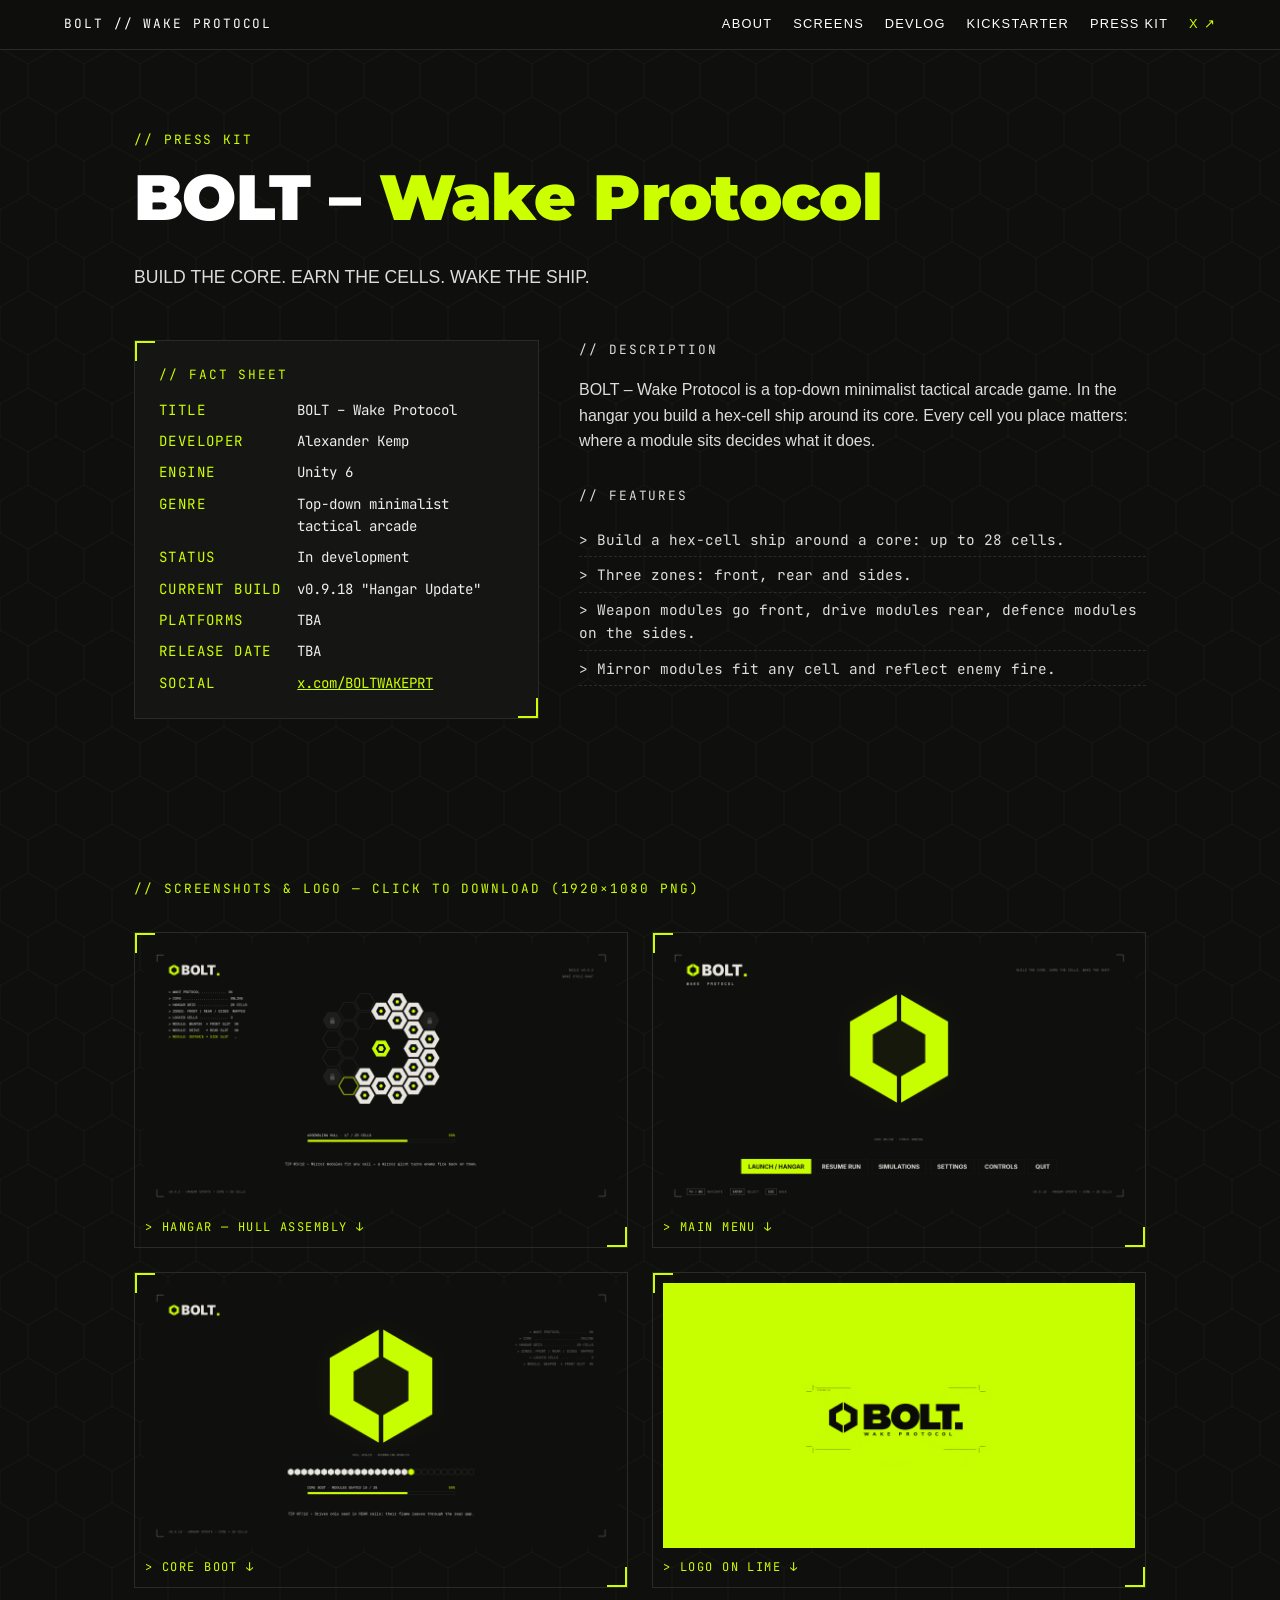
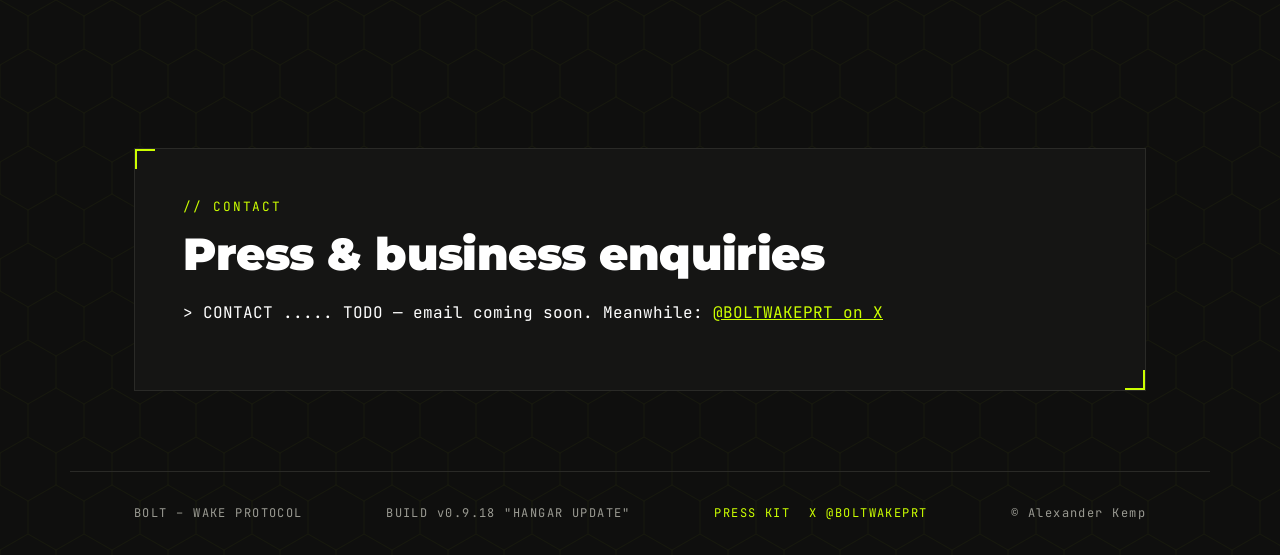
==== presskit.html @ 03ded874 "Add trailer slot, devlog, press kit, social, sign-up" ====
<!DOCTYPE html><html lang="en"><head>
<title>Press kit – BOLT – Wake Protocol</title>
<meta name="description" content="Press kit for BOLT – Wake Protocol, a top-down minimalist tactical arcade game by Alexander Kemp.">
<meta property="og:title" content="Press kit – BOLT – Wake Protocol"><meta property="og:description" content="Fact sheet, description, features, screenshots and logo for BOLT – Wake Protocol.">
<meta property="og:url" content="https://alexkemp8825-create.github.io/bolt-wake-protocol/presskit.html">
<meta name="twitter:title" content="Press kit – BOLT – Wake Protocol"><meta name="twitter:description" content="Fact sheet, description, features, screenshots and logo for BOLT – Wake Protocol.">
<meta charset="utf-8"><meta name="viewport" content="width=device-width,initial-scale=1">
<link rel="icon" href="favicon.ico" sizes="any"><link rel="icon" type="image/png" sizes="32x32" href="favicon-32.png"><link rel="apple-touch-icon" href="apple-touch-icon.png">
<meta name="theme-color" content="#0f0f0e">
<meta property="og:type" content="website"><meta property="og:site_name" content="BOLT – Wake Protocol">
<meta property="og:image" content="https://alexkemp8825-create.github.io/bolt-wake-protocol/img/og-image.png"><meta property="og:image:width" content="1200"><meta property="og:image:height" content="630"><meta property="og:image:alt" content="BOLT – Wake Protocol main menu">
<meta name="twitter:card" content="summary_large_image"><meta name="twitter:site" content="@BOLTWAKEPRT">
<meta name="twitter:image" content="https://alexkemp8825-create.github.io/bolt-wake-protocol/img/og-image.png">
<link rel="preload" href="fonts/montserrat-latin-900-normal.woff2" as="font" type="font/woff2" crossorigin>
<link rel="preload" href="fonts/jetbrains-mono-latin-400-normal.woff2" as="font" type="font/woff2" crossorigin>
<link rel="stylesheet" href="style.css">
</head><body>
<header class="nav"><a class="mono brand" href="index.html">BOLT // WAKE PROTOCOL</a><nav><a href="index.html#about">About</a><a href="index.html#gallery">Screens</a><a href="index.html#devlog">Devlog</a><a href="index.html#kickstarter">Kickstarter</a><a href="presskit.html">Press kit</a><a class="social" href="https://x.com/BOLTWAKEPRT" target="_blank" rel="noopener" aria-label="BOLT on X">X ↗</a><a class="social yt-link" href="#" target="_blank" rel="noopener" hidden>YouTube ↗</a></nav></header>
<section class="wrap pk-top">
 <p class="mono label">// PRESS KIT</p>
 <h1 class="pk-title">BOLT – <span class="lime">Wake Protocol</span></h1>
 <p class="lead">BUILD THE CORE. EARN THE CELLS. WAKE THE SHIP.</p>
</section>
<section class="wrap pk-grid">
 <div class="frame facts">
  <p class="mono label">// FACT SHEET</p>
  <dl class="mono">
   <dt>TITLE</dt><dd>BOLT – Wake Protocol</dd>
   <dt>DEVELOPER</dt><dd>Alexander Kemp</dd>
   <dt>ENGINE</dt><dd>Unity 6</dd>
   <dt>GENRE</dt><dd>Top-down minimalist tactical arcade</dd>
   <dt>STATUS</dt><dd>In development</dd>
   <dt>CURRENT BUILD</dt><dd>v0.9.18 "Hangar Update"</dd>
   <dt>PLATFORMS</dt><dd>TBA</dd>
   <dt>RELEASE DATE</dt><dd>TBA</dd>
   <dt>SOCIAL</dt><dd><a href="https://x.com/BOLTWAKEPRT" target="_blank" rel="noopener">x.com/BOLTWAKEPRT</a></dd>
  </dl>
 </div>
 <div class="pk-text">
  <p class="mono label">// DESCRIPTION</p>
  <p>BOLT – Wake Protocol is a top-down minimalist tactical arcade game. In the hangar you build a hex-cell ship around its core. Every cell you place matters: where a module sits decides what it does.</p>
  <p class="mono label" style="margin-top:2rem">// FEATURES</p>
  <ul class="mono log-list">
   <li>&gt; Build a hex-cell ship around a core: up to 28 cells.</li>
   <li>&gt; Three zones: front, rear and sides.</li>
   <li>&gt; Weapon modules go front, drive modules rear, defence modules on the sides.</li>
   <li>&gt; Mirror modules fit any cell and reflect enemy fire.</li>
  </ul>
 </div>
</section>
<section class="wrap">
 <p class="mono label">// SCREENSHOTS &amp; LOGO — CLICK TO DOWNLOAD (1920×1080 PNG)</p>
 <div class="gallery pk-dl">
  <figure class="frame"><a href="img/hangar.png" download="bolt-hangar.png"><img src="img/hangar.png" alt="Hangar hull assembly" loading="lazy"></a><figcaption class="mono">&gt; HANGAR — HULL ASSEMBLY ↓</figcaption></figure>
  <figure class="frame"><a href="img/menu.png" download="bolt-main-menu.png"><img src="img/menu.png" alt="Main menu" loading="lazy"></a><figcaption class="mono">&gt; MAIN MENU ↓</figcaption></figure>
  <figure class="frame"><a href="img/boot.png" download="bolt-core-boot.png"><img src="img/boot.png" alt="Core boot loading screen" loading="lazy"></a><figcaption class="mono">&gt; CORE BOOT ↓</figcaption></figure>
  <figure class="frame"><a href="img/logo.png" download="bolt-logo-lime.png"><img src="img/logo.png" alt="BOLT – Wake Protocol logo on lime" loading="lazy"></a><figcaption class="mono">&gt; LOGO ON LIME ↓</figcaption></figure>
 </div>
</section>
<section class="wrap">
 <div class="frame ks-box">
  <p class="mono label">// CONTACT</p>
  <h2>Press &amp; business enquiries</h2>
  <!-- TODO: add a press contact email (and optionally a press-key request note) once available. -->
  <p class="mono">&gt; CONTACT ..... TODO — email coming soon. Meanwhile: <a href="https://x.com/BOLTWAKEPRT" target="_blank" rel="noopener">@BOLTWAKEPRT on X</a></p>
 </div>
</section>
<footer class="wrap foot mono"><span>BOLT – WAKE PROTOCOL</span><span>BUILD v0.9.18 "HANGAR UPDATE"</span><span class="foot-links"><a href="presskit.html">PRESS KIT</a><a href="https://x.com/BOLTWAKEPRT" target="_blank" rel="noopener">X @BOLTWAKEPRT</a><a class="yt-link" href="#" target="_blank" rel="noopener" hidden>YOUTUBE</a></span><span>© Alexander Kemp</span></footer>
<script src="site.js"></script>
</body></html>
---- style.css ----
@font-face{font-family:"Montserrat";font-style:normal;font-weight:600;font-display:swap;src:url("fonts/montserrat-latin-600-normal.woff2") format("woff2")}
@font-face{font-family:"Montserrat";font-style:normal;font-weight:800;font-display:swap;src:url("fonts/montserrat-latin-800-normal.woff2") format("woff2")}
@font-face{font-family:"Montserrat";font-style:normal;font-weight:900;font-display:swap;src:url("fonts/montserrat-latin-900-normal.woff2") format("woff2")}
@font-face{font-family:"JetBrains Mono";font-style:normal;font-weight:400;font-display:swap;src:url("fonts/jetbrains-mono-latin-400-normal.woff2") format("woff2")}
@font-face{font-family:"JetBrains Mono";font-style:normal;font-weight:700;font-display:swap;src:url("fonts/jetbrains-mono-latin-700-normal.woff2") format("woff2")}
:root{--bg:#0f0f0e;--lime:#CCFF00;--fg:#fff;--dim:#9a9a92;--line:#2a2a27}
*{box-sizing:border-box}html{scroll-behavior:smooth}
body{margin:0;background:var(--bg);color:var(--fg);font:16px/1.6 "Inter","Helvetica Neue",Arial,sans-serif;
 background-image:url("data:image/svg+xml,%3Csvg xmlns='http://www.w3.org/2000/svg' width='56' height='97' viewBox='0 0 56 97'%3E%3Cpath d='M28 0L56 16v32L28 64 0 48V16zM28 64v33' fill='none' stroke='%23CCFF00' stroke-opacity='.04'/%3E%3C/svg%3E")}
h1,h2,h3{font-family:"Montserrat","Arial Black","Helvetica Neue",Arial,sans-serif;font-weight:900;letter-spacing:-.01em;line-height:1.05;margin:0 0 .5em}
.mono{font-family:"JetBrains Mono","SFMono-Regular",Consolas,"Courier New",monospace}
.lime{color:var(--lime)}.small{font-size:.85rem}
a{color:var(--lime)}
.nav{position:sticky;top:0;z-index:5;display:flex;justify-content:space-between;align-items:center;gap:1rem;padding:.9rem 5vw;background:rgba(15,15,14,.92);border-bottom:1px solid var(--line);font-size:.8rem;letter-spacing:.15em}
.nav nav a{color:var(--fg);text-decoration:none;margin-left:1.5rem;font-size:.8rem;text-transform:uppercase;letter-spacing:.1em}.nav nav a:hover{color:var(--lime)}
.frame{position:relative;padding:1.5rem}
.frame:before,.frame:after{content:"";position:absolute;width:18px;height:18px;border:2px solid var(--lime);pointer-events:none}
.frame:before{top:0;left:0;border-right:0;border-bottom:0}.frame:after{bottom:0;right:0;border-left:0;border-top:0}
.hero{min-height:92vh;display:flex;flex-direction:column;align-items:center;justify-content:center;text-align:center;padding:4rem 5vw}
.logo-frame{background:var(--lime);padding:0;max-width:560px;width:100%}
.logo-frame:before,.logo-frame:after{border-color:var(--fg);margin:-10px}
.logo-frame img{display:block;width:100%}
.hero h1{font-size:clamp(2rem,6vw,4.2rem);margin:2.5rem 0 1.5rem}
.term{color:var(--lime);text-align:left;font-size:clamp(.75rem,2.6vw,.95rem);margin:0 0 2rem;white-space:pre;overflow-x:auto;max-width:100%}
.btn{display:inline-block;background:var(--lime);color:#0f0f0e;border:0;padding:.85rem 1.4rem;font:800 .85rem/1 "Montserrat",Arial,sans-serif;text-transform:uppercase;letter-spacing:.1em;text-decoration:none;cursor:pointer;clip-path:polygon(10px 0,100% 0,calc(100% - 10px) 100%,0 100%)}
.btn:hover{background:#fff}
.wrap{max-width:1140px;margin:0 auto;padding:5rem 5vw}
.label{color:var(--lime);font-size:.8rem;letter-spacing:.15em;margin:0 0 .8rem}
h2{font-size:clamp(1.7rem,4vw,2.8rem)}
.lead{color:#ddd;max-width:640px;font-size:1.1rem}
.cards{display:grid;grid-template-columns:repeat(4,1fr);gap:1.2rem;margin-top:2.5rem}
.card{background:#151514;border:1px solid var(--line)}.card p{color:#ccc;margin:0}.card h3{font-size:1.15rem}
.hex{display:block;width:28px;height:32px;background:var(--lime);clip-path:polygon(50% 0,100% 25%,100% 75%,50% 100%,0 75%,0 25%);margin-bottom:1rem}
.gallery{display:grid;grid-template-columns:1fr 1fr;gap:1.5rem;margin-top:2rem}
.gallery figure{margin:0;padding:10px;border:1px solid var(--line)}.gallery .wide{grid-column:1/-1}
.gallery img{display:block;width:100%;height:auto}
figcaption{color:var(--lime);font-size:.75rem;letter-spacing:.12em;padding-top:.6rem}
.ks-box{border:1px solid var(--line);background:#151514;padding:3rem}
.signup{margin-top:1.5rem;max-width:560px}.signup label{color:var(--lime);display:block;margin-bottom:.5rem}
.row{display:flex;gap:.6rem}
input{flex:1;min-width:0;background:var(--bg);border:1px solid #444;color:#fff;padding:.8rem;font:1rem "JetBrains Mono",Consolas,monospace}
input:focus{outline:none;border-color:var(--lime)}
.note{color:var(--lime);min-height:1.2em}
.foot{display:flex;justify-content:space-between;flex-wrap:wrap;gap:1rem;font-size:.75rem;letter-spacing:.12em;color:var(--dim);border-top:1px solid var(--line);padding-top:2rem;padding-bottom:2rem}
@media(max-width:900px){.cards{grid-template-columns:1fr 1fr}}
@media(max-width:600px){.nav nav{display:none}.cards,.gallery{grid-template-columns:1fr}.row{flex-direction:column}.ks-box{padding:1.8rem 1.3rem}.wrap{padding:3.5rem 6vw}}
/* v2 additions */
.nav .brand{color:var(--fg);text-decoration:none}
.nav nav{display:flex;flex-wrap:wrap;gap:.2rem 1.3rem}.nav nav a{margin-left:0}
.nav nav a.social{color:var(--lime)}
[hidden]{display:none!important}
.trailer-wrap{padding-top:0}
.trailer{padding:0;aspect-ratio:16/9;background:#000;border:1px solid var(--line);overflow:hidden}
.trailer:before,.trailer:after{z-index:2;margin:-1px}
.trailer iframe{width:100%;height:100%;border:0;display:block}
.trailer-ph{position:relative;width:100%;height:100%}
.trailer-ph img{width:100%;height:100%;object-fit:cover;opacity:.3;filter:grayscale(.4);display:block}
.trailer-msg{position:absolute;inset:0;display:flex;flex-direction:column;align-items:center;justify-content:center;text-align:center;padding:1rem}
.trailer-msg p{color:var(--lime);font-size:.8rem;letter-spacing:.15em;margin:.8rem 0 .3rem}
.trailer-msg h3{font-size:clamp(1.3rem,4vw,2.4rem);margin:0}
.play{width:clamp(48px,9vw,84px);aspect-ratio:1/1.15;background:var(--lime);clip-path:polygon(50% 0,100% 25%,100% 75%,50% 100%,0 75%,0 25%);display:flex;position:relative}
.play:after{content:"";position:absolute;left:38%;top:30%;border-left:18px solid #0f0f0e;border-top:11px solid transparent;border-bottom:11px solid transparent}
.log{background:#151514;border:1px solid var(--line);padding:2rem}
.log-head{color:var(--dim);font-size:.8rem;letter-spacing:.12em;margin:0 0 .4rem}
.log-list{list-style:none;padding:0;margin:1rem 0 0;font-size:.9rem;color:#ddd}.log-list li{padding:.35rem 0;border-bottom:1px dashed var(--line)}
.foot-links{display:flex;gap:1.2rem;flex-wrap:wrap}.foot a{color:var(--lime);text-decoration:none}
.pk-top{padding-bottom:1rem}.pk-title{font-size:clamp(2.2rem,6vw,4rem)}
.pk-grid{display:grid;grid-template-columns:minmax(0,5fr) minmax(0,7fr);gap:2.5rem;padding-top:1rem}
.facts{background:#151514;border:1px solid var(--line)}
.facts dl{display:grid;grid-template-columns:auto 1fr;gap:.55rem 1rem;margin:0;font-size:.88rem}
.facts dt{color:var(--lime);letter-spacing:.1em}.facts dd{margin:0;color:#eee}
.pk-text p{color:#ddd}
.pk-dl a{display:block}
@media(max-width:900px){.pk-grid{grid-template-columns:1fr}}
@media(max-width:600px){.nav nav{display:flex;gap:.2rem .9rem}.nav{flex-direction:column;align-items:flex-start;gap:.4rem;position:static}.facts dl{grid-template-columns:1fr;gap:.1rem}.facts dd{margin-bottom:.6rem}}
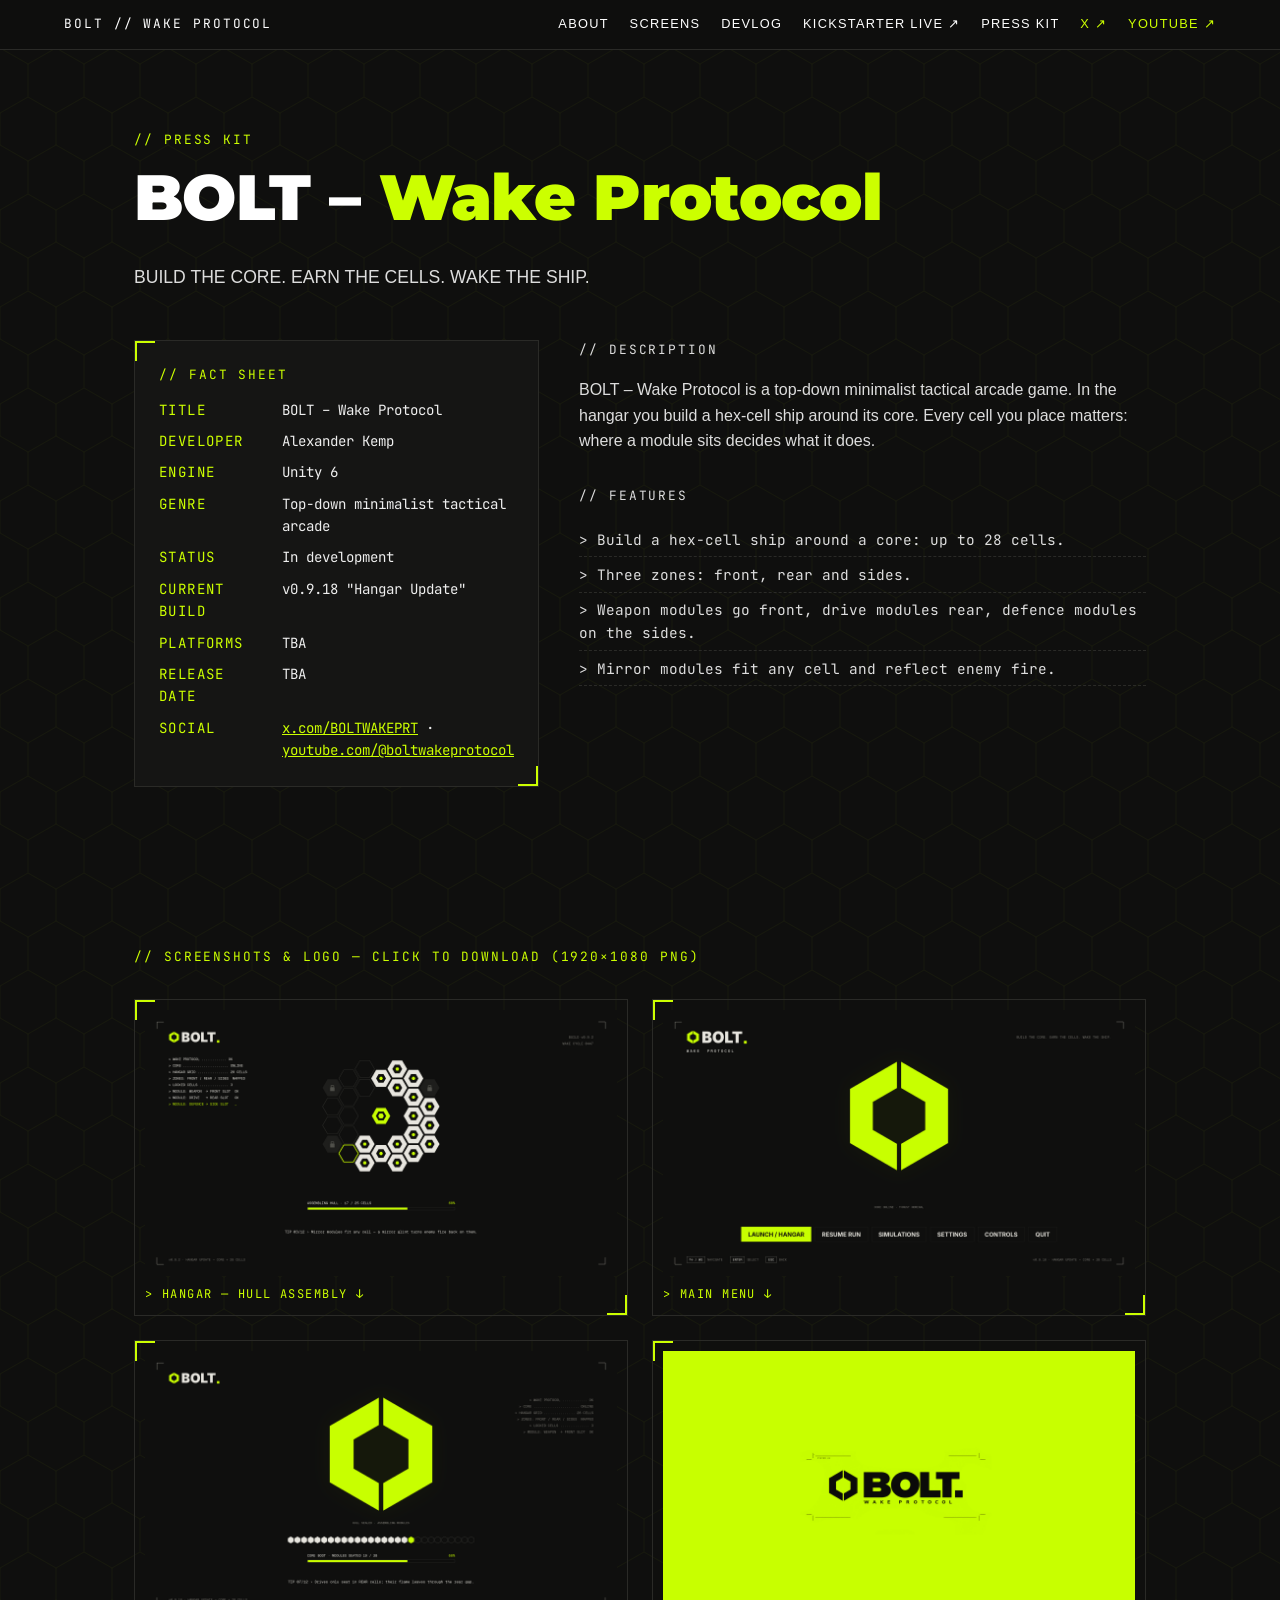
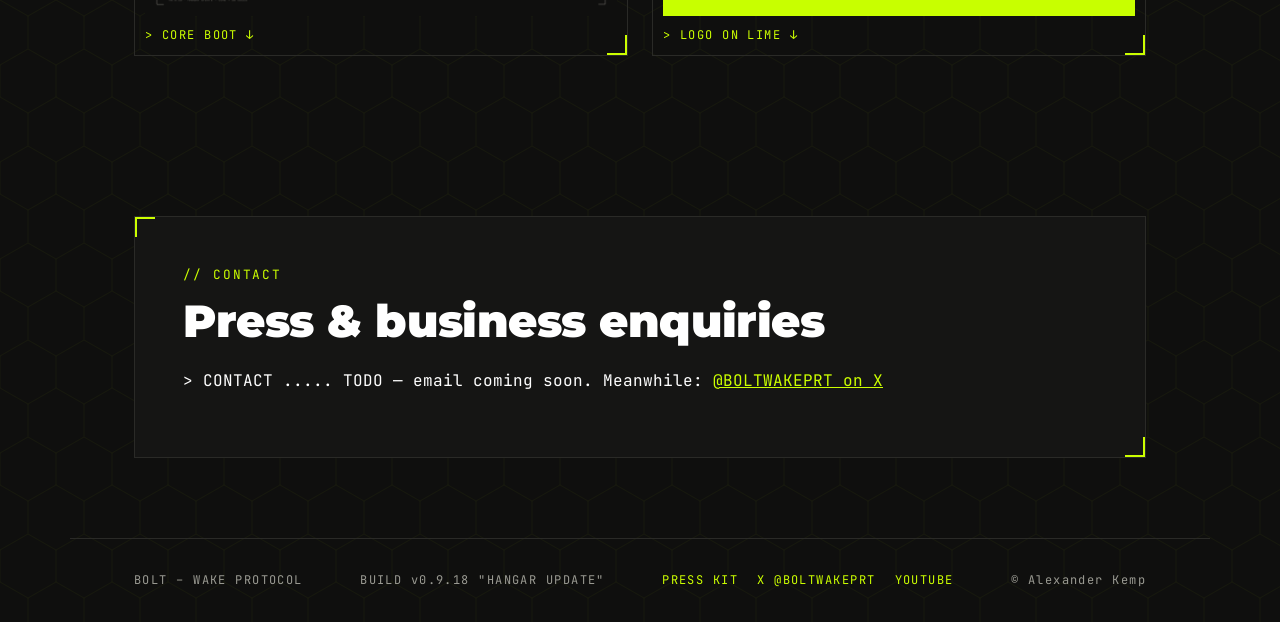
==== commit 7b051dbc: "Add files via upload" ====
--- a/presskit.html
+++ b/presskit.html
@@ -15,7 +15,7 @@
 <link rel="preload" href="fonts/jetbrains-mono-latin-400-normal.woff2" as="font" type="font/woff2" crossorigin>
 <link rel="stylesheet" href="style.css">
 </head><body>
-<header class="nav"><a class="mono brand" href="index.html">BOLT // WAKE PROTOCOL</a><nav><a href="index.html#about">About</a><a href="index.html#gallery">Screens</a><a href="index.html#devlog">Devlog</a><a href="index.html#kickstarter">Kickstarter</a><a href="presskit.html">Press kit</a><a class="social" href="https://x.com/BOLTWAKEPRT" target="_blank" rel="noopener" aria-label="BOLT on X">X ↗</a><a class="social yt-link" href="#" target="_blank" rel="noopener" hidden>YouTube ↗</a></nav></header>
+<header class="nav"><a class="mono brand" href="index.html">BOLT // WAKE PROTOCOL</a><nav><a href="index.html#about">About</a><a href="index.html#gallery">Screens</a><a href="index.html#devlog">Devlog</a><a href="https://www.kickstarter.com/projects/boltwakeprotocol/bolt-wake-protocol" target="_blank" rel="noopener" class="lime">Kickstarter LIVE ↗</a><a href="presskit.html">Press kit</a><a class="social" href="https://x.com/BOLTWAKEPRT" target="_blank" rel="noopener" aria-label="BOLT on X">X ↗</a><a class="social yt-link" href="#" target="_blank" rel="noopener" hidden>YouTube ↗</a></nav></header>
 <section class="wrap pk-top">
  <p class="mono label">// PRESS KIT</p>
  <h1 class="pk-title">BOLT – <span class="lime">Wake Protocol</span></h1>
@@ -33,7 +33,7 @@
    <dt>CURRENT BUILD</dt><dd>v0.9.18 "Hangar Update"</dd>
    <dt>PLATFORMS</dt><dd>TBA</dd>
    <dt>RELEASE DATE</dt><dd>TBA</dd>
-   <dt>SOCIAL</dt><dd><a href="https://x.com/BOLTWAKEPRT" target="_blank" rel="noopener">x.com/BOLTWAKEPRT</a></dd>
+   <dt>SOCIAL</dt><dd><a href="https://x.com/BOLTWAKEPRT" target="_blank" rel="noopener">x.com/BOLTWAKEPRT</a> · <a href="https://www.youtube.com/@boltwakeprotocol" target="_blank" rel="noopener">youtube.com/@boltwakeprotocol</a></dd>
   </dl>
  </div>
  <div class="pk-text">
--- a/style.css
+++ b/style.css
@@ -73,3 +73,53 @@
 .pk-dl a{display:block}
 @media(max-width:900px){.pk-grid{grid-template-columns:1fr}}
 @media(max-width:600px){.nav nav{display:flex;gap:.2rem .9rem}.nav{flex-direction:column;align-items:flex-start;gap:.4rem;position:static}.facts dl{grid-template-columns:1fr;gap:.1rem}.facts dd{margin-bottom:.6rem}}
+.trailer video{width:100%;height:100%;display:block;background:#000;object-fit:contain}
+/* v3 video hero */
+.vhero{position:relative;min-height:100vh;min-height:100svh;overflow:hidden;padding:5rem 5vw 6rem;isolation:isolate;cursor:crosshair}
+.vh-media,.vh-overlay,.vh-scan,.vh-fx{position:absolute;inset:0}
+.vh-media{z-index:-3;background:#000}
+.vh-video,.vh-poster{width:100%;height:100%;object-fit:cover;display:block}
+.vh-poster{position:absolute;inset:0;display:none}
+.vh-overlay{z-index:-2;inset:-20px;background:radial-gradient(ellipse at 50% 45%,rgba(15,15,14,.35) 0,rgba(15,15,14,.75) 60%,rgba(15,15,14,.95) 100%),linear-gradient(180deg,rgba(15,15,14,.6) 0,rgba(15,15,14,.15) 35%,rgba(15,15,14,.92) 92%,#0f0f0e 100%)}
+.vh-scan{z-index:-1;pointer-events:none;background:repeating-linear-gradient(0deg,rgba(0,0,0,.28) 0 1px,transparent 1px 3px);mix-blend-mode:multiply}
+.vh-fx{z-index:1;pointer-events:none;width:100%;height:100%}
+.vh-content{position:relative;z-index:2;display:flex;flex-direction:column;align-items:center;max-width:900px}
+.vh-logo{max-width:480px;transition:transform .25s ease-out;box-shadow:0 0 60px rgba(204,255,0,.18)}
+.vh-overlay{transition:transform .35s ease-out}
+.vh-term{margin:2rem 0 1.2rem;min-height:4.8em;text-shadow:0 0 8px rgba(204,255,0,.5)}
+.vh-term.typing:after{content:"\2588";animation:vhblink 1s steps(1) infinite}
+.vh-tag{font-size:clamp(1.6rem,4.6vw,3.4rem);margin:0 0 1.8rem;text-transform:uppercase;text-shadow:0 2px 20px #000}
+.vh-ctas{display:flex;gap:1rem;flex-wrap:wrap;justify-content:center;align-items:center}
+.vh-watch{font-size:.95rem;padding:1rem 1.6rem;box-shadow:0 0 0 rgba(204,255,0,0);animation:vhpulse 2.4s ease-in-out infinite}
+.btn-ghost{color:var(--fg);text-decoration:none;font-size:.8rem;letter-spacing:.12em;text-transform:uppercase;padding:.9rem 1.2rem;border:1px solid rgba(255,255,255,.35);background:rgba(15,15,14,.5)}
+.btn-ghost:hover{border-color:var(--lime);color:var(--lime)}
+.vh-corner{position:absolute;z-index:2;width:28px;height:28px;border:2px solid var(--lime);opacity:.8;pointer-events:none}
+.vh-corner.tl{top:18px;left:18px;border-right:0;border-bottom:0}.vh-corner.tr{top:18px;right:18px;border-left:0;border-bottom:0}
+.vh-corner.bl{bottom:18px;left:18px;border-right:0;border-top:0}.vh-corner.br{bottom:18px;right:18px;border-left:0;border-top:0}
+.vh-scroll{position:absolute;z-index:2;bottom:1.6rem;left:50%;transform:translateX(-50%);display:flex;flex-direction:column;align-items:center;gap:.5rem;color:var(--lime);font-size:.7rem;letter-spacing:.3em;text-decoration:none}
+.vh-scroll i{width:14px;height:16px;background:var(--lime);clip-path:polygon(50% 0,100% 25%,100% 75%,50% 100%,0 75%,0 25%);animation:vhbob 1.6s ease-in-out infinite}
+.vh-reticle{position:absolute;z-index:1;left:0;top:0;width:44px;height:50px;margin:-25px 0 0 -22px;pointer-events:none;opacity:0;transition:opacity .2s;
+ background:radial-gradient(circle,rgba(204,255,0,.35) 0 2px,transparent 3px),url("data:image/svg+xml,%3Csvg xmlns='http://www.w3.org/2000/svg' viewBox='0 0 44 50'%3E%3Cpath d='M22 1L43 13v24L22 49 1 37V13z' fill='none' stroke='%23CCFF00' stroke-width='1.5'/%3E%3C/svg%3E") center/contain no-repeat;filter:drop-shadow(0 0 10px rgba(204,255,0,.7))}
+.vhero.has-reticle .vh-reticle{opacity:1}
+.vhero:before{content:"";position:absolute;z-index:0;width:420px;height:420px;left:var(--mx,50%);top:var(--my,50%);transform:translate(-50%,-50%);background:radial-gradient(circle,rgba(204,255,0,.12),transparent 65%);pointer-events:none}
+.vh-modal{position:fixed;inset:0;z-index:50;background:rgba(5,5,5,.92);display:flex;align-items:center;justify-content:center;padding:4vw}
+.vh-modal-box{width:min(1280px,100%);aspect-ratio:16/9;padding:0;background:#000;border:1px solid var(--line)}
+.vh-modal-box:before,.vh-modal-box:after{margin:-8px;z-index:2}
+.vh-modal video{width:100%;height:100%;display:block;background:#000}
+.vh-close{position:absolute;top:-2.6rem;right:0;background:none;border:1px solid var(--lime);color:var(--lime);padding:.4rem .8rem;cursor:pointer;font-size:.75rem;letter-spacing:.12em}
+@keyframes vhblink{50%{opacity:0}}
+@keyframes vhbob{0%,100%{transform:translateY(0);opacity:.5}50%{transform:translateY(8px);opacity:1}}
+@keyframes vhpulse{50%{box-shadow:0 0 28px rgba(204,255,0,.45)}}
+@media(max-width:600px){.vhero{padding:3rem 6vw 5.5rem;cursor:auto}.vh-logo{max-width:82vw}.vh-ctas{flex-direction:column;width:100%}.vh-ctas>*{width:100%;text-align:center}.vh-corner{width:18px;height:18px}.vhero:before{display:none}}
+@media(prefers-reduced-motion:reduce){.vh-video{display:none}.vh-poster{display:block}.vh-watch,.vh-scroll i,.vh-term.typing:after{animation:none}.vh-logo,.vh-overlay{transition:none;transform:none!important}}
+/* Enemy crawlers */
+.crawler-label{margin-top:3rem}
+.crawlers{margin-top:1rem}
+.crawler video,.crawler video img{display:block;width:100%;height:auto;aspect-ratio:4/3;background:#000;object-fit:cover}
+.crawler.wide video{aspect-ratio:auto}
+.cdot{display:inline-block;width:.6rem;height:.6rem;border-radius:50%;background:var(--c,var(--lime));box-shadow:0 0 8px var(--c,var(--lime));margin-right:.55rem;vertical-align:.05em}
+.cdesc{display:block;color:var(--dim);letter-spacing:.04em;text-transform:none;margin-top:.25rem}
+.crawlers{grid-template-columns:repeat(6,1fr)}.crawlers .crawler{grid-column:span 2}.crawlers .crawler.wide{grid-column:1/-1}
+.crawlers .crawler:nth-child(5),.crawlers .crawler:nth-child(6){grid-column:span 3}
+@media(max-width:900px){.crawlers{grid-template-columns:1fr 1fr}.crawlers .crawler,.crawlers .crawler:nth-child(n){grid-column:auto}.crawlers .crawler.wide,.crawlers .crawler:nth-child(6){grid-column:1/-1}}
+@media(max-width:600px){.crawlers{grid-template-columns:1fr}.crawlers .crawler:nth-child(n){grid-column:auto}}
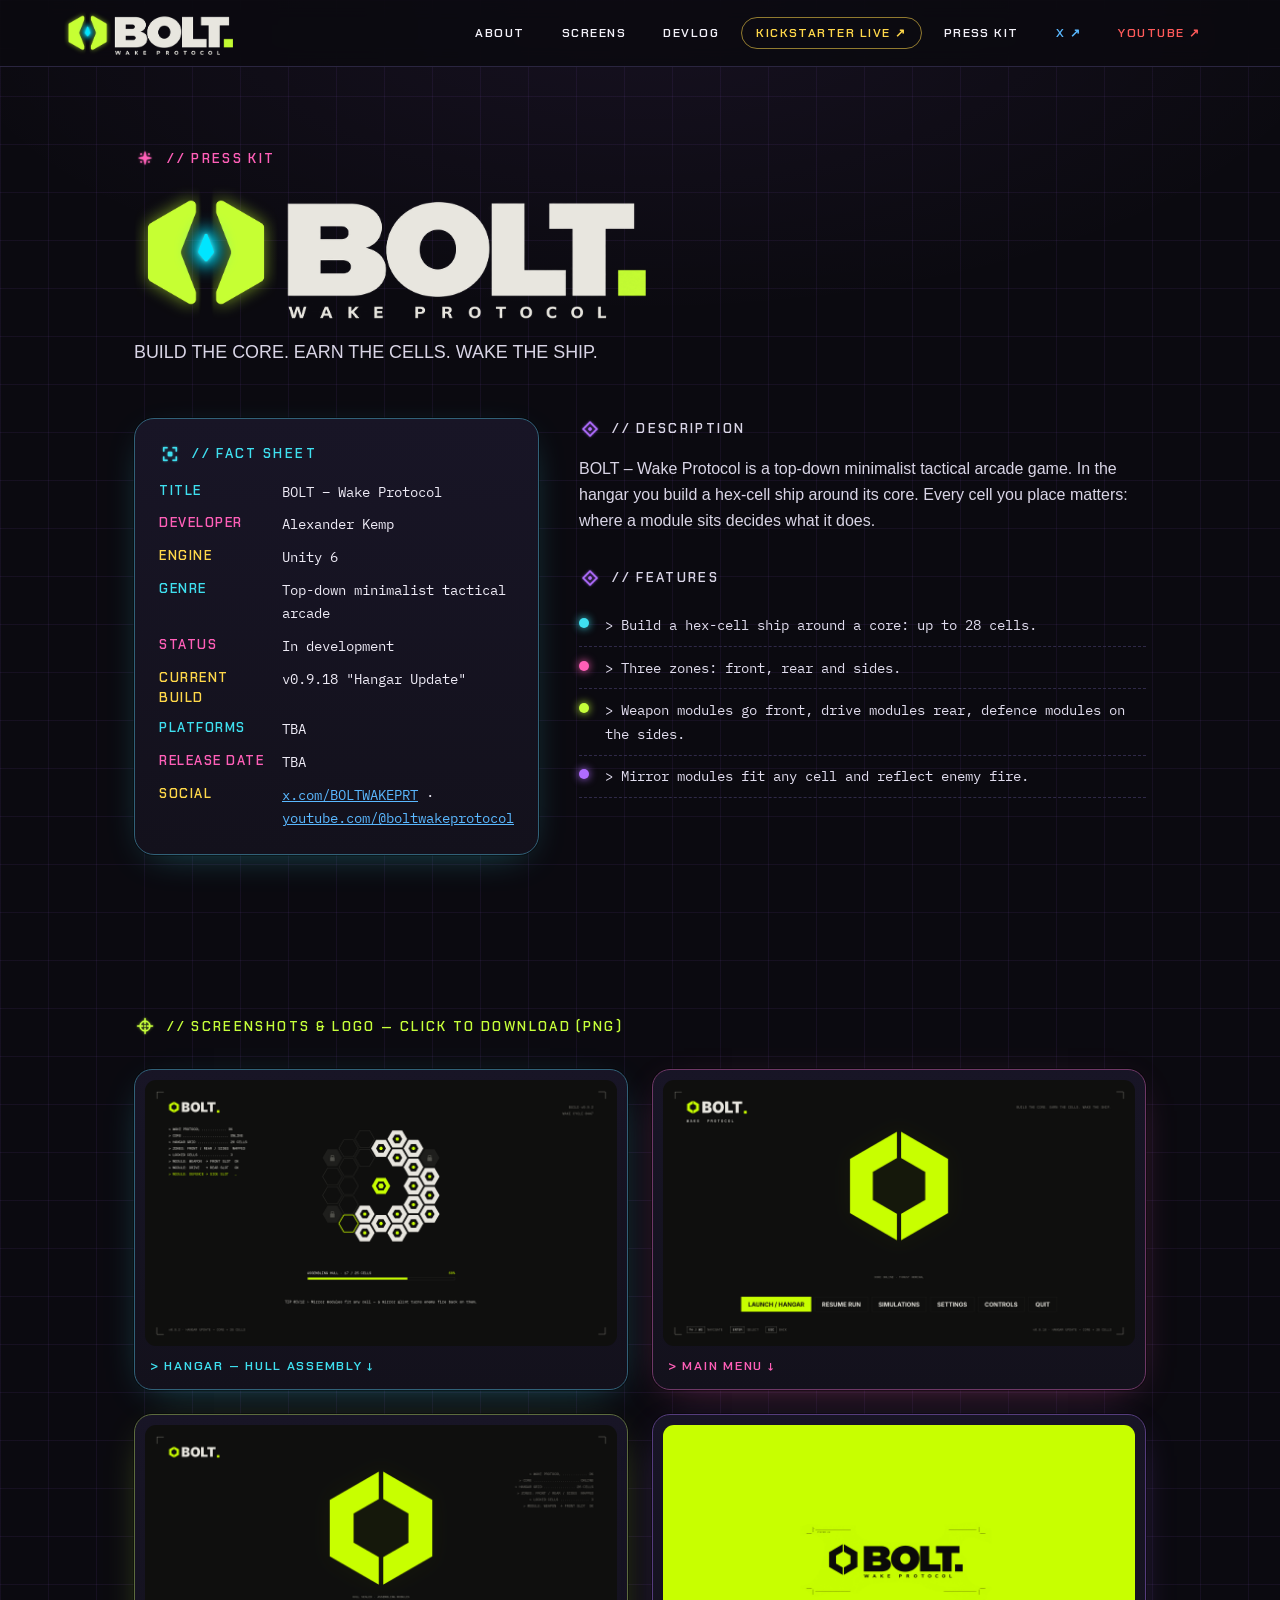
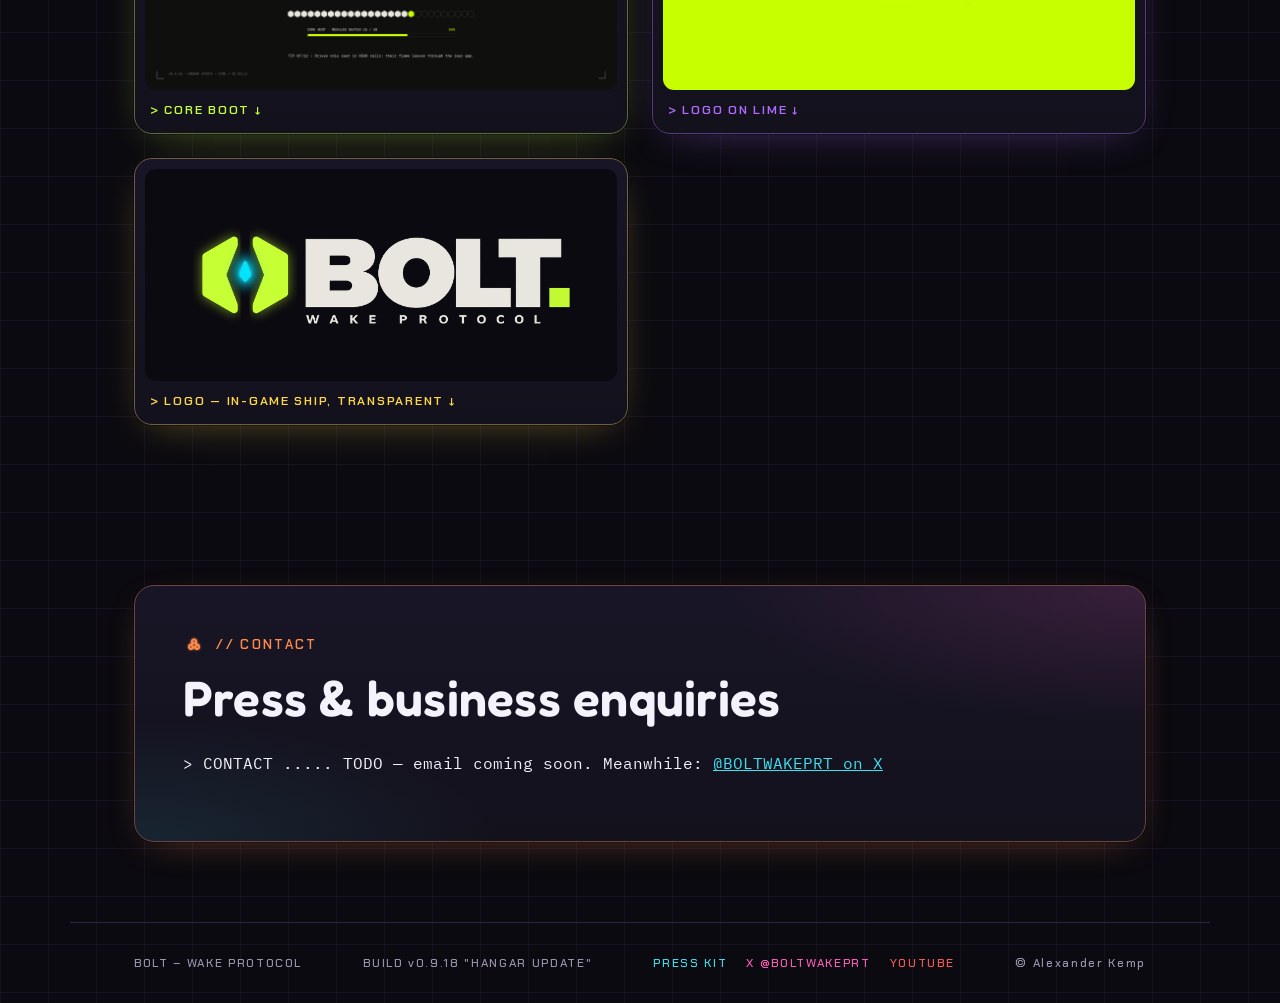
==== commit e7fc1d04: "Add files via upload" ====
--- a/presskit.html
+++ b/presskit.html
@@ -6,19 +6,19 @@
 <meta name="twitter:title" content="Press kit – BOLT – Wake Protocol"><meta name="twitter:description" content="Fact sheet, description, features, screenshots and logo for BOLT – Wake Protocol.">
 <meta charset="utf-8"><meta name="viewport" content="width=device-width,initial-scale=1">
 <link rel="icon" href="favicon.ico" sizes="any"><link rel="icon" type="image/png" sizes="32x32" href="favicon-32.png"><link rel="apple-touch-icon" href="apple-touch-icon.png">
-<meta name="theme-color" content="#0f0f0e">
+<meta name="theme-color" content="#0B0A10">
 <meta property="og:type" content="website"><meta property="og:site_name" content="BOLT – Wake Protocol">
 <meta property="og:image" content="https://alexkemp8825-create.github.io/bolt-wake-protocol/img/og-image.png"><meta property="og:image:width" content="1200"><meta property="og:image:height" content="630"><meta property="og:image:alt" content="BOLT – Wake Protocol main menu">
 <meta name="twitter:card" content="summary_large_image"><meta name="twitter:site" content="@BOLTWAKEPRT">
 <meta name="twitter:image" content="https://alexkemp8825-create.github.io/bolt-wake-protocol/img/og-image.png">
-<link rel="preload" href="fonts/montserrat-latin-900-normal.woff2" as="font" type="font/woff2" crossorigin>
-<link rel="preload" href="fonts/jetbrains-mono-latin-400-normal.woff2" as="font" type="font/woff2" crossorigin>
+<link rel="preload" href="assets/brand/fonts/BoltRound.ttf" as="font" type="font/ttf" crossorigin>
+<link rel="preload" href="fonts/chakra-petch-latin-600-normal.woff2" as="font" type="font/woff2" crossorigin><link rel="preload" href="fonts/ibm-plex-mono-latin-400-normal.woff2" as="font" type="font/woff2" crossorigin>
 <link rel="stylesheet" href="style.css">
 </head><body>
-<header class="nav"><a class="mono brand" href="index.html">BOLT // WAKE PROTOCOL</a><nav><a href="index.html#about">About</a><a href="index.html#gallery">Screens</a><a href="index.html#devlog">Devlog</a><a href="https://www.kickstarter.com/projects/boltwakeprotocol/bolt-wake-protocol" target="_blank" rel="noopener" class="lime">Kickstarter LIVE ↗</a><a href="presskit.html">Press kit</a><a class="social" href="https://x.com/BOLTWAKEPRT" target="_blank" rel="noopener" aria-label="BOLT on X">X ↗</a><a class="social yt-link" href="#" target="_blank" rel="noopener" hidden>YouTube ↗</a></nav></header>
+<header class="nav"><a class="brand" href="index.html" aria-label="BOLT – Wake Protocol home"><img class="brand-logo" src="assets/brand/logo/bolt-logo-nav.png" alt="" width="437" height="114"></a><nav><a href="index.html#about">About</a><a href="index.html#gallery">Screens</a><a href="index.html#devlog">Devlog</a><a href="https://www.kickstarter.com/projects/boltwakeprotocol/bolt-wake-protocol" target="_blank" rel="noopener" class="lime">Kickstarter LIVE ↗</a><a href="presskit.html">Press kit</a><a class="social" href="https://x.com/BOLTWAKEPRT" target="_blank" rel="noopener" aria-label="BOLT on X">X ↗</a><a class="social yt-link" href="#" target="_blank" rel="noopener" hidden>YouTube ↗</a></nav></header>
 <section class="wrap pk-top">
  <p class="mono label">// PRESS KIT</p>
- <h1 class="pk-title">BOLT – <span class="lime">Wake Protocol</span></h1>
+ <div class="pk-lockup"><h1 class="pk-title"><img class="pk-logo" src="assets/brand/logo/bolt-logo.png" alt="BOLT – Wake Protocol" width="1379" height="363"></h1></div>
  <p class="lead">BUILD THE CORE. EARN THE CELLS. WAKE THE SHIP.</p>
 </section>
 <section class="wrap pk-grid">
@@ -48,16 +48,17 @@
   </ul>
  </div>
 </section>
-<section class="wrap">
- <p class="mono label">// SCREENSHOTS &amp; LOGO — CLICK TO DOWNLOAD (1920×1080 PNG)</p>
+<section class="wrap pk-section">
+ <p class="mono label">// SCREENSHOTS &amp; LOGO — CLICK TO DOWNLOAD (PNG)</p>
  <div class="gallery pk-dl">
   <figure class="frame"><a href="img/hangar.png" download="bolt-hangar.png"><img src="img/hangar.png" alt="Hangar hull assembly" loading="lazy"></a><figcaption class="mono">&gt; HANGAR — HULL ASSEMBLY ↓</figcaption></figure>
   <figure class="frame"><a href="img/menu.png" download="bolt-main-menu.png"><img src="img/menu.png" alt="Main menu" loading="lazy"></a><figcaption class="mono">&gt; MAIN MENU ↓</figcaption></figure>
   <figure class="frame"><a href="img/boot.png" download="bolt-core-boot.png"><img src="img/boot.png" alt="Core boot loading screen" loading="lazy"></a><figcaption class="mono">&gt; CORE BOOT ↓</figcaption></figure>
   <figure class="frame"><a href="img/logo.png" download="bolt-logo-lime.png"><img src="img/logo.png" alt="BOLT – Wake Protocol logo on lime" loading="lazy"></a><figcaption class="mono">&gt; LOGO ON LIME ↓</figcaption></figure>
+  <figure class="frame pk-logo-dl"><a href="assets/brand/logo/bolt-logo.png" download="bolt-wake-protocol-logo.png"><img src="assets/brand/logo/bolt-logo.png" alt="BOLT – Wake Protocol logo with the in-game ship, transparent" loading="lazy"></a><figcaption class="mono">&gt; LOGO — IN-GAME SHIP, TRANSPARENT ↓</figcaption></figure>
  </div>
 </section>
-<section class="wrap">
+<section class="wrap pk-contact">
  <div class="frame ks-box">
   <p class="mono label">// CONTACT</p>
   <h2>Press &amp; business enquiries</h2>
--- a/style.css
+++ b/style.css
@@ -1,125 +1,257 @@
-@font-face{font-family:"Montserrat";font-style:normal;font-weight:600;font-display:swap;src:url("fonts/montserrat-latin-600-normal.woff2") format("woff2")}
-@font-face{font-family:"Montserrat";font-style:normal;font-weight:800;font-display:swap;src:url("fonts/montserrat-latin-800-normal.woff2") format("woff2")}
-@font-face{font-family:"Montserrat";font-style:normal;font-weight:900;font-display:swap;src:url("fonts/montserrat-latin-900-normal.woff2") format("woff2")}
+/* ============================================================
+   BOLT – Wake Protocol · site style v4 "neon glyph" restyle
+   Matches the approved in-game look (15 Nov 2026):
+   near-black + violet grid, rounded neon glyphs, multi-accent palette,
+   BoltRound (Fredoka SemiBold) headings, Chakra Petch / IBM Plex Mono labels.
+   ============================================================ */
+@font-face{font-family:"BoltRound";font-style:normal;font-weight:600;font-display:swap;src:url("assets/brand/fonts/BoltRound.ttf") format("truetype")}
+@font-face{font-family:"Chakra Petch";font-style:normal;font-weight:500;font-display:swap;src:url("fonts/chakra-petch-latin-500-normal.woff2") format("woff2")}
+@font-face{font-family:"Chakra Petch";font-style:normal;font-weight:600;font-display:swap;src:url("fonts/chakra-petch-latin-600-normal.woff2") format("woff2")}
+@font-face{font-family:"Chakra Petch";font-style:normal;font-weight:700;font-display:swap;src:url("fonts/chakra-petch-latin-700-normal.woff2") format("woff2")}
+@font-face{font-family:"IBM Plex Mono";font-style:normal;font-weight:400;font-display:swap;src:url("fonts/ibm-plex-mono-latin-400-normal.woff2") format("woff2")}
+@font-face{font-family:"IBM Plex Mono";font-style:normal;font-weight:500;font-display:swap;src:url("fonts/ibm-plex-mono-latin-500-normal.woff2") format("woff2")}
 @font-face{font-family:"JetBrains Mono";font-style:normal;font-weight:400;font-display:swap;src:url("fonts/jetbrains-mono-latin-400-normal.woff2") format("woff2")}
-@font-face{font-family:"JetBrains Mono";font-style:normal;font-weight:700;font-display:swap;src:url("fonts/jetbrains-mono-latin-700-normal.woff2") format("woff2")}
-:root{--bg:#0f0f0e;--lime:#CCFF00;--fg:#fff;--dim:#9a9a92;--line:#2a2a27}
+
+:root{
+ --bg:#0B0A10;--panel:#13111c;--panel2:#181526;--fg:#F4F2FA;--dim:#9C97B0;--line:#2a2540;
+ --cyan:#3FE0F0;--pink:#FF5FB8;--lime:#C6FF3A;--purple:#B06CFF;--yellow:#FFD84A;--coral:#FF5A5A;--sky:#5AB8FF;--orange:#FF8A4A;
+ --acc:var(--cyan);
+ --f-head:"BoltRound","Fredoka","Nunito","Arial Rounded MT Bold","Helvetica Neue",Arial,sans-serif;
+ --f-tech:"Chakra Petch","IBM Plex Mono","JetBrains Mono",Consolas,monospace;
+ --f-mono:"IBM Plex Mono","JetBrains Mono","SFMono-Regular",Consolas,monospace;
+ --g-hexnut:url("assets/brand/glyphs/glyph_hex_nut.png");--g-hexdia:url("assets/brand/glyphs/glyph_hex_diamond.png");
+ --g-hextre:url("assets/brand/glyphs/glyph_hex_trefoil.png");--g-diamond:url("assets/brand/glyphs/glyph_diamond.png");
+ --g-ring:url("assets/brand/glyphs/glyph_broken_ring.png");--g-orbit:url("assets/brand/glyphs/glyph_orbit_ring.png");
+ --g-cross:url("assets/brand/glyphs/glyph_crosshair.png");--g-tri:url("assets/brand/glyphs/glyph_triangle.png");
+ --g-tre:url("assets/brand/glyphs/glyph_trefoil.png");--g-star:url("assets/brand/glyphs/glyph_starburst.png");
+ --g-spark:url("assets/brand/glyphs/glyph_sparkle.png");--g-x:url("assets/brand/glyphs/glyph_x_cross.png");
+ --g-bracket:url("assets/brand/glyphs/glyph_bracket_square.png");
+ --glyph:var(--g-hexnut)
+}
+/* accent helpers */
+.a-cyan{--acc:var(--cyan)}.a-pink{--acc:var(--pink)}.a-lime{--acc:var(--lime)}.a-purple{--acc:var(--purple)}
+.a-yellow{--acc:var(--yellow)}.a-coral{--acc:var(--coral)}.a-sky{--acc:var(--sky)}.a-orange{--acc:var(--orange)}
+
 *{box-sizing:border-box}html{scroll-behavior:smooth}
-body{margin:0;background:var(--bg);color:var(--fg);font:16px/1.6 "Inter","Helvetica Neue",Arial,sans-serif;
- background-image:url("data:image/svg+xml,%3Csvg xmlns='http://www.w3.org/2000/svg' width='56' height='97' viewBox='0 0 56 97'%3E%3Cpath d='M28 0L56 16v32L28 64 0 48V16zM28 64v33' fill='none' stroke='%23CCFF00' stroke-opacity='.04'/%3E%3C/svg%3E")}
-h1,h2,h3{font-family:"Montserrat","Arial Black","Helvetica Neue",Arial,sans-serif;font-weight:900;letter-spacing:-.01em;line-height:1.05;margin:0 0 .5em}
-.mono{font-family:"JetBrains Mono","SFMono-Regular",Consolas,"Courier New",monospace}
-.lime{color:var(--lime)}.small{font-size:.85rem}
-a{color:var(--lime)}
-.nav{position:sticky;top:0;z-index:5;display:flex;justify-content:space-between;align-items:center;gap:1rem;padding:.9rem 5vw;background:rgba(15,15,14,.92);border-bottom:1px solid var(--line);font-size:.8rem;letter-spacing:.15em}
-.nav nav a{color:var(--fg);text-decoration:none;margin-left:1.5rem;font-size:.8rem;text-transform:uppercase;letter-spacing:.1em}.nav nav a:hover{color:var(--lime)}
-.frame{position:relative;padding:1.5rem}
-.frame:before,.frame:after{content:"";position:absolute;width:18px;height:18px;border:2px solid var(--lime);pointer-events:none}
-.frame:before{top:0;left:0;border-right:0;border-bottom:0}.frame:after{bottom:0;right:0;border-left:0;border-top:0}
+body{margin:0;background-color:var(--bg);color:var(--fg);font:16px/1.65 "Inter","Helvetica Neue",Arial,sans-serif;
+ background-image:
+  radial-gradient(ellipse 80% 50% at 50% 0,rgba(176,108,255,.07),transparent 70%),
+  linear-gradient(rgba(176,108,255,.07) 1px,transparent 1px),
+  linear-gradient(90deg,rgba(176,108,255,.07) 1px,transparent 1px);
+ background-size:auto,48px 48px,48px 48px;background-attachment:fixed,scroll,scroll}
+h1,h2,h3{font-family:var(--f-head);font-weight:600;letter-spacing:.005em;line-height:1.08;margin:0 0 .5em}
+.mono{font-family:var(--f-mono)}
+.lime{color:var(--acc);text-shadow:0 0 18px color-mix(in srgb,var(--acc) 55%,transparent)}
+.small{font-size:.85rem}
+a{color:var(--acc)}
+[hidden]{display:none!important}
+
+/* ---------- glyph icons (white PNG → tinted via mask, glow via parent filter) ---------- */
+.glyph,.hex{display:inline-block;width:40px;height:40px;flex:none;filter:drop-shadow(0 0 6px var(--acc)) drop-shadow(0 0 14px color-mix(in srgb,var(--acc) 55%,transparent))}
+.glyph:before,.hex:before{content:"";display:block;width:100%;height:100%;background:var(--acc);
+ -webkit-mask:var(--glyph) center/contain no-repeat;mask:var(--glyph) center/contain no-repeat}
+
+/* ---------- nav ---------- */
+.nav{position:sticky;top:0;z-index:5;display:flex;justify-content:space-between;align-items:center;gap:1rem;padding:.7rem 5vw;
+ background:rgba(11,10,16,.86);backdrop-filter:blur(10px);-webkit-backdrop-filter:blur(10px);border-bottom:1px solid var(--line)}
+.nav .brand{display:inline-flex;align-items:center;gap:.6rem;color:var(--fg);text-decoration:none}
+.brand-logo{display:block;height:44px;width:auto}
+.nav nav{display:flex;flex-wrap:wrap;gap:.35rem .4rem}
+.nav nav a{--acc:var(--cyan);color:var(--fg);text-decoration:none;font:600 .76rem/1 var(--f-tech);text-transform:uppercase;letter-spacing:.12em;
+ padding:.55rem .9rem;border-radius:999px;border:1px solid transparent;transition:color .2s,background .2s,border-color .2s,box-shadow .2s}
+.nav nav a:nth-child(8n+2){--acc:var(--pink)}.nav nav a:nth-child(8n+3){--acc:var(--lime)}.nav nav a:nth-child(8n+4){--acc:var(--yellow)}
+.nav nav a:nth-child(8n+5){--acc:var(--purple)}.nav nav a:nth-child(8n+6){--acc:var(--sky)}.nav nav a:nth-child(8n+7){--acc:var(--coral)}
+.nav nav a:hover,.nav nav a:focus-visible{color:var(--acc);border-color:color-mix(in srgb,var(--acc) 70%,transparent);
+ background:color-mix(in srgb,var(--acc) 12%,transparent);box-shadow:0 0 18px color-mix(in srgb,var(--acc) 40%,transparent),inset 0 0 10px color-mix(in srgb,var(--acc) 18%,transparent);outline:none}
+.nav nav a.lime,.nav nav a.social{color:var(--acc);text-shadow:none}
+.nav nav a.lime{border-color:color-mix(in srgb,var(--acc) 55%,transparent)}
+
+/* ---------- frames / panels (rounded, glowing edge) ---------- */
+.frame{position:relative;padding:1.5rem;border-radius:20px}
+.frame:before,.frame:after{content:none}
+.card,.log,.facts,.ks-box,.gallery figure{background:linear-gradient(180deg,var(--panel2),var(--panel));
+ border:1.5px solid color-mix(in srgb,var(--acc) 32%,var(--line));
+ box-shadow:0 0 0 1px rgba(0,0,0,.4),0 10px 40px -18px color-mix(in srgb,var(--acc) 45%,transparent);transition:border-color .25s,box-shadow .25s,transform .25s}
+.card:hover,.gallery figure:hover{border-color:color-mix(in srgb,var(--acc) 75%,transparent);
+ box-shadow:0 0 0 1px rgba(0,0,0,.4),0 0 28px -4px color-mix(in srgb,var(--acc) 55%,transparent);transform:translateY(-2px)}
+
+/* ---------- buttons → glowing pills ---------- */
+.btn{--acc:var(--cyan);display:inline-flex;align-items:center;justify-content:center;gap:.5rem;background:var(--acc);color:#0B0A10;border:0;
+ padding:.95rem 1.6rem;border-radius:999px;font:600 1rem/1 var(--f-head);letter-spacing:.02em;text-decoration:none;cursor:pointer;
+ box-shadow:0 0 0 0 transparent,inset 0 -3px 0 rgba(0,0,0,.18),inset 0 2px 0 rgba(255,255,255,.35);transition:box-shadow .2s,transform .2s,filter .2s}
+.btn:hover,.btn:focus-visible{filter:brightness(1.08);transform:translateY(-1px);outline:none;
+ box-shadow:0 0 22px color-mix(in srgb,var(--acc) 75%,transparent),0 0 48px color-mix(in srgb,var(--acc) 35%,transparent),inset 0 -3px 0 rgba(0,0,0,.18),inset 0 2px 0 rgba(255,255,255,.35)}
+.btn-alt{background:color-mix(in srgb,var(--acc) 10%,rgba(11,10,16,.6));color:var(--acc);box-shadow:inset 0 0 0 2px var(--acc),0 0 16px color-mix(in srgb,var(--acc) 30%,transparent)}
+.btn-alt:hover,.btn-alt:focus-visible{background:color-mix(in srgb,var(--acc) 20%,rgba(11,10,16,.6));box-shadow:inset 0 0 0 2px var(--acc),0 0 26px color-mix(in srgb,var(--acc) 65%,transparent)}
+.btn-ghost{color:var(--fg);text-decoration:none;font-size:.8rem;letter-spacing:.12em;text-transform:uppercase;padding:.9rem 1.2rem;border:1px solid rgba(255,255,255,.35);border-radius:999px;background:rgba(11,10,16,.5)}
+.btn-ghost:hover{border-color:var(--acc);color:var(--acc)}
+
+/* ---------- layout ---------- */
 .hero{min-height:92vh;display:flex;flex-direction:column;align-items:center;justify-content:center;text-align:center;padding:4rem 5vw}
-.logo-frame{background:var(--lime);padding:0;max-width:560px;width:100%}
-.logo-frame:before,.logo-frame:after{border-color:var(--fg);margin:-10px}
-.logo-frame img{display:block;width:100%}
-.hero h1{font-size:clamp(2rem,6vw,4.2rem);margin:2.5rem 0 1.5rem}
-.term{color:var(--lime);text-align:left;font-size:clamp(.75rem,2.6vw,.95rem);margin:0 0 2rem;white-space:pre;overflow-x:auto;max-width:100%}
-.btn{display:inline-block;background:var(--lime);color:#0f0f0e;border:0;padding:.85rem 1.4rem;font:800 .85rem/1 "Montserrat",Arial,sans-serif;text-transform:uppercase;letter-spacing:.1em;text-decoration:none;cursor:pointer;clip-path:polygon(10px 0,100% 0,calc(100% - 10px) 100%,0 100%)}
-.btn:hover{background:#fff}
 .wrap{max-width:1140px;margin:0 auto;padding:5rem 5vw}
-.label{color:var(--lime);font-size:.8rem;letter-spacing:.15em;margin:0 0 .8rem}
-h2{font-size:clamp(1.7rem,4vw,2.8rem)}
-.lead{color:#ddd;max-width:640px;font-size:1.1rem}
+.label{display:flex;align-items:center;gap:.7rem;color:var(--acc);font:600 .82rem/1.2 var(--f-tech);letter-spacing:.18em;margin:0 0 1rem;text-transform:uppercase}
+.label:before{content:"";width:22px;height:22px;flex:none;background:var(--acc);-webkit-mask:var(--glyph) center/contain no-repeat;mask:var(--glyph) center/contain no-repeat;filter:drop-shadow(0 0 5px var(--acc))}
+h2{font-size:clamp(1.9rem,4.4vw,3.1rem)}
+.lead{color:#D9D5E6;max-width:640px;font-size:1.12rem}
+/* section accents rotate */
+#trailer{--acc:var(--cyan);--glyph:var(--g-tri)}
+#about{--acc:var(--pink);--glyph:var(--g-hexnut)}
+#gallery{--acc:var(--lime);--glyph:var(--g-bracket)}
+#devlog{--acc:var(--purple);--glyph:var(--g-orbit)}
+#kickstarter{--acc:var(--yellow);--glyph:var(--g-star)}
+
+/* cards */
 .cards{display:grid;grid-template-columns:repeat(4,1fr);gap:1.2rem;margin-top:2.5rem}
-.card{background:#151514;border:1px solid var(--line)}.card p{color:#ccc;margin:0}.card h3{font-size:1.15rem}
-.hex{display:block;width:28px;height:32px;background:var(--lime);clip-path:polygon(50% 0,100% 25%,100% 75%,50% 100%,0 75%,0 25%);margin-bottom:1rem}
+.card{padding:1.7rem 1.5rem}.card p{color:#CFCADD;margin:0}.card h3{font-size:1.35rem;color:var(--fg)}
+.card .hex{width:54px;height:54px;margin-bottom:1.1rem;display:block}
+.cards .card:nth-child(1){--acc:var(--cyan);--glyph:var(--g-hexnut)}
+.cards .card:nth-child(2){--acc:var(--pink);--glyph:var(--g-hextre)}
+.cards .card:nth-child(3){--acc:var(--lime);--glyph:var(--g-cross)}
+.cards .card:nth-child(4){--acc:var(--purple);--glyph:var(--g-ring)}
+.card p.mono{font-family:var(--f-tech);font-weight:600;letter-spacing:.08em;color:var(--acc)}
+
+/* gallery */
 .gallery{display:grid;grid-template-columns:1fr 1fr;gap:1.5rem;margin-top:2rem}
-.gallery figure{margin:0;padding:10px;border:1px solid var(--line)}.gallery .wide{grid-column:1/-1}
-.gallery img{display:block;width:100%;height:auto}
-figcaption{color:var(--lime);font-size:.75rem;letter-spacing:.12em;padding-top:.6rem}
-.ks-box{border:1px solid var(--line);background:#151514;padding:3rem}
-.signup{margin-top:1.5rem;max-width:560px}.signup label{color:var(--lime);display:block;margin-bottom:.5rem}
+.gallery figure{margin:0;padding:10px;border-radius:18px}.gallery .wide{grid-column:1/-1}
+.gallery img{display:block;width:100%;height:auto;border-radius:11px}
+.gallery figure:nth-child(8n+1){--acc:var(--cyan)}.gallery figure:nth-child(8n+2){--acc:var(--pink)}.gallery figure:nth-child(8n+3){--acc:var(--lime)}
+.gallery figure:nth-child(8n+4){--acc:var(--purple)}.gallery figure:nth-child(8n+5){--acc:var(--yellow)}.gallery figure:nth-child(8n+6){--acc:var(--sky)}
+.gallery figure:nth-child(8n+7){--acc:var(--coral)}.gallery figure:nth-child(8n+8){--acc:var(--orange)}
+figcaption{color:var(--acc);font:600 .78rem/1.4 var(--f-tech)!important;letter-spacing:.14em;padding:.75rem .3rem .2rem}
+
+/* kickstarter / signup */
+.ks-box{padding:3rem;background:radial-gradient(ellipse 70% 90% at 100% 0,color-mix(in srgb,var(--pink) 14%,transparent),transparent 60%),radial-gradient(ellipse 60% 80% at 0 100%,color-mix(in srgb,var(--cyan) 10%,transparent),transparent 60%),linear-gradient(180deg,var(--panel2),var(--panel))}
+.ks-box .btn{--acc:var(--pink)}
+.signup{margin-top:1.5rem;max-width:560px}.signup label{color:var(--cyan);display:block;margin-bottom:.5rem;font:600 .8rem var(--f-tech);letter-spacing:.16em}
 .row{display:flex;gap:.6rem}
-input{flex:1;min-width:0;background:var(--bg);border:1px solid #444;color:#fff;padding:.8rem;font:1rem "JetBrains Mono",Consolas,monospace}
-input:focus{outline:none;border-color:var(--lime)}
-.note{color:var(--lime);min-height:1.2em}
-.foot{display:flex;justify-content:space-between;flex-wrap:wrap;gap:1rem;font-size:.75rem;letter-spacing:.12em;color:var(--dim);border-top:1px solid var(--line);padding-top:2rem;padding-bottom:2rem}
-@media(max-width:900px){.cards{grid-template-columns:1fr 1fr}}
-@media(max-width:600px){.nav nav{display:none}.cards,.gallery{grid-template-columns:1fr}.row{flex-direction:column}.ks-box{padding:1.8rem 1.3rem}.wrap{padding:3.5rem 6vw}}
-/* v2 additions */
-.nav .brand{color:var(--fg);text-decoration:none}
-.nav nav{display:flex;flex-wrap:wrap;gap:.2rem 1.3rem}.nav nav a{margin-left:0}
-.nav nav a.social{color:var(--lime)}
-[hidden]{display:none!important}
+input{flex:1;min-width:0;background:rgba(11,10,16,.8);border:1.5px solid #3a3456;border-radius:999px;color:#fff;padding:.85rem 1.2rem;font:1rem var(--f-mono)}
+input:focus{outline:none;border-color:var(--cyan);box-shadow:0 0 16px rgba(63,224,240,.35)}
+.signup .btn{--acc:var(--lime)}
+.note{color:var(--yellow);min-height:1.2em}
+.foot{display:flex;justify-content:space-between;flex-wrap:wrap;gap:1rem;font:500 .74rem/1.4 var(--f-tech);letter-spacing:.14em;color:var(--dim);border-top:1px solid var(--line);padding-top:2rem;padding-bottom:2rem}
+.foot-links{display:flex;gap:1.2rem;flex-wrap:wrap}.foot a{text-decoration:none}
+.foot-links a:nth-child(1){color:var(--cyan)}.foot-links a:nth-child(2){color:var(--pink)}.foot-links a:nth-child(3){color:var(--coral)}
+.foot a:hover{text-shadow:0 0 10px currentColor}
+
+/* trailer */
 .trailer-wrap{padding-top:0}
-.trailer{padding:0;aspect-ratio:16/9;background:#000;border:1px solid var(--line);overflow:hidden}
-.trailer:before,.trailer:after{z-index:2;margin:-1px}
+.trailer{padding:0;aspect-ratio:16/9;background:#000;border:1.5px solid color-mix(in srgb,var(--acc) 45%,var(--line));overflow:hidden;
+ box-shadow:0 0 50px -12px color-mix(in srgb,var(--acc) 55%,transparent)}
 .trailer iframe{width:100%;height:100%;border:0;display:block}
 .trailer-ph{position:relative;width:100%;height:100%}
 .trailer-ph img{width:100%;height:100%;object-fit:cover;opacity:.3;filter:grayscale(.4);display:block}
 .trailer-msg{position:absolute;inset:0;display:flex;flex-direction:column;align-items:center;justify-content:center;text-align:center;padding:1rem}
-.trailer-msg p{color:var(--lime);font-size:.8rem;letter-spacing:.15em;margin:.8rem 0 .3rem}
+.trailer-msg p{color:var(--acc);font:600 .8rem var(--f-tech);letter-spacing:.15em;margin:.8rem 0 .3rem}
 .trailer-msg h3{font-size:clamp(1.3rem,4vw,2.4rem);margin:0}
-.play{width:clamp(48px,9vw,84px);aspect-ratio:1/1.15;background:var(--lime);clip-path:polygon(50% 0,100% 25%,100% 75%,50% 100%,0 75%,0 25%);display:flex;position:relative}
-.play:after{content:"";position:absolute;left:38%;top:30%;border-left:18px solid #0f0f0e;border-top:11px solid transparent;border-bottom:11px solid transparent}
-.log{background:#151514;border:1px solid var(--line);padding:2rem}
-.log-head{color:var(--dim);font-size:.8rem;letter-spacing:.12em;margin:0 0 .4rem}
-.log-list{list-style:none;padding:0;margin:1rem 0 0;font-size:.9rem;color:#ddd}.log-list li{padding:.35rem 0;border-bottom:1px dashed var(--line)}
-.foot-links{display:flex;gap:1.2rem;flex-wrap:wrap}.foot a{color:var(--lime);text-decoration:none}
-.pk-top{padding-bottom:1rem}.pk-title{font-size:clamp(2.2rem,6vw,4rem)}
+.play{width:clamp(56px,9vw,90px);aspect-ratio:1;border-radius:50%;background:var(--pink);display:flex;position:relative;box-shadow:0 0 30px var(--pink)}
+.play:after{content:"";position:absolute;left:40%;top:30%;border-left:20px solid #0B0A10;border-top:12px solid transparent;border-bottom:12px solid transparent;border-radius:3px}
+.trailer video{width:100%;height:100%;display:block;background:#000;object-fit:contain}
+
+/* devlog */
+.log{padding:2.2rem}
+.log h3{font-size:1.6rem}
+.log-head{color:var(--dim);font:600 .82rem var(--f-tech)!important;letter-spacing:.14em;margin:0 0 .4rem}
+.log-head .lime{display:inline-block;padding:.2rem .65rem;border-radius:999px;background:color-mix(in srgb,var(--acc) 18%,transparent);border:1px solid var(--acc);text-shadow:none;margin-right:.3rem}
+.log-list{list-style:none;padding:0;margin:1rem 0 0;font-size:.9rem;color:#E1DDEE}
+.log-list li{padding:.55rem 0 .55rem 1.6rem;border-bottom:1px dashed #2f2948;position:relative}
+.log-list li:before{content:"";position:absolute;left:0;top:.95em;width:.62rem;height:.62rem;border-radius:50%;background:var(--c,var(--cyan));box-shadow:0 0 8px var(--c,var(--cyan))}
+.log-list li:nth-child(8n+2){--c:var(--pink)}.log-list li:nth-child(8n+3){--c:var(--lime)}.log-list li:nth-child(8n+4){--c:var(--purple)}
+.log-list li:nth-child(8n+5){--c:var(--yellow)}.log-list li:nth-child(8n+6){--c:var(--sky)}.log-list li:nth-child(8n+7){--c:var(--coral)}.log-list li:nth-child(8n+8){--c:var(--orange)}
+
+/* press kit */
+.pk-top{padding-bottom:1rem;--acc:var(--pink);--glyph:var(--g-spark)}
+.pk-title{font-size:clamp(2.4rem,6.5vw,4.4rem)}
+.pk-lockup{display:flex;align-items:center;gap:1.2rem;margin-bottom:.6rem}
+.pk-lockup{flex-direction:column;align-items:flex-start;gap:.9rem}.pk-logo{display:block;width:clamp(260px,40vw,520px);height:auto}.pk-lockup .pk-title{margin:0;line-height:0}
+.pk-logo-dl img{object-fit:contain;padding:12% 10%;background:#0B0A10}
 .pk-grid{display:grid;grid-template-columns:minmax(0,5fr) minmax(0,7fr);gap:2.5rem;padding-top:1rem}
-.facts{background:#151514;border:1px solid var(--line)}
-.facts dl{display:grid;grid-template-columns:auto 1fr;gap:.55rem 1rem;margin:0;font-size:.88rem}
-.facts dt{color:var(--lime);letter-spacing:.1em}.facts dd{margin:0;color:#eee}
-.pk-text p{color:#ddd}
+.facts{--acc:var(--cyan);--glyph:var(--g-bracket)}
+.facts dl{display:grid;grid-template-columns:auto 1fr;gap:.6rem 1rem;margin:0;font-size:.88rem}
+.facts dt{color:var(--acc);font:600 .8rem/1.6 var(--f-tech);letter-spacing:.12em}
+.facts dt:nth-of-type(3n+2){color:var(--pink)}.facts dt:nth-of-type(3n+3){color:var(--yellow)}
+.facts dd{margin:0;color:#EEEBF6}
+.facts dd a{color:var(--sky)}
+.pk-text{--acc:var(--purple);--glyph:var(--g-diamond)}
+.pk-text p{color:#D9D5E6}
 .pk-dl a{display:block}
-@media(max-width:900px){.pk-grid{grid-template-columns:1fr}}
-@media(max-width:600px){.nav nav{display:flex;gap:.2rem .9rem}.nav{flex-direction:column;align-items:flex-start;gap:.4rem;position:static}.facts dl{grid-template-columns:1fr;gap:.1rem}.facts dd{margin-bottom:.6rem}}
-.trailer video{width:100%;height:100%;display:block;background:#000;object-fit:contain}
-/* v3 video hero */
+.pk-section{--acc:var(--lime);--glyph:var(--g-cross)}
+.pk-contact{--acc:var(--orange);--glyph:var(--g-tre)}
+.pk-contact a{color:var(--cyan)}
+
+/* ---------- enemy roster ---------- */
+.roster-label{--acc:var(--coral);--glyph:var(--g-x);margin-top:3rem}
+.roster{display:grid;grid-template-columns:repeat(auto-fill,minmax(112px,1fr));gap:.8rem;margin-top:1rem;padding:0;list-style:none}
+.roster li{--acc:var(--sky);display:flex;flex-direction:column;align-items:center;gap:.35rem;padding:.9rem .4rem .75rem;border-radius:16px;
+ background:radial-gradient(circle at 50% 40%,color-mix(in srgb,var(--acc) 10%,transparent),transparent 65%),var(--panel);
+ border:1.5px solid color-mix(in srgb,var(--acc) 22%,var(--line));transition:border-color .2s,box-shadow .2s}
+.roster li:hover{border-color:var(--acc);box-shadow:0 0 20px -4px color-mix(in srgb,var(--acc) 70%,transparent)}
+.roster img{width:76px;height:76px;object-fit:contain;image-rendering:auto;filter:drop-shadow(0 0 6px color-mix(in srgb,var(--acc) 60%,transparent)) saturate(1.25) brightness(1.15)}
+.roster span{font:600 .7rem/1.2 var(--f-tech);letter-spacing:.14em;text-transform:uppercase;color:var(--acc)}
+.roster .big img{width:88px;height:88px}
+
+
+@media(max-width:900px){.cards{grid-template-columns:1fr 1fr}.pk-grid{grid-template-columns:1fr}}
+@media(max-width:600px){.cards,.gallery{grid-template-columns:1fr}.row{flex-direction:column}.ks-box{padding:1.8rem 1.3rem}.wrap{padding:3.5rem 6vw}
+ .nav{flex-direction:column;align-items:flex-start;gap:.5rem;position:static}.nav nav{display:flex;gap:.3rem .3rem}.nav nav a{padding:.5rem .7rem;font-size:.7rem}
+ .facts dl{grid-template-columns:1fr;gap:.1rem}.facts dd{margin-bottom:.6rem}.roster{grid-template-columns:repeat(3,1fr)}.roster img{width:64px;height:64px}}
+
+/* ============ video hero ============ */
 .vhero{position:relative;min-height:100vh;min-height:100svh;overflow:hidden;padding:5rem 5vw 6rem;isolation:isolate;cursor:crosshair}
 .vh-media,.vh-overlay,.vh-scan,.vh-fx{position:absolute;inset:0}
 .vh-media{z-index:-3;background:#000}
 .vh-video,.vh-poster{width:100%;height:100%;object-fit:cover;display:block}
 .vh-poster{position:absolute;inset:0;display:none}
-.vh-overlay{z-index:-2;inset:-20px;background:radial-gradient(ellipse at 50% 45%,rgba(15,15,14,.35) 0,rgba(15,15,14,.75) 60%,rgba(15,15,14,.95) 100%),linear-gradient(180deg,rgba(15,15,14,.6) 0,rgba(15,15,14,.15) 35%,rgba(15,15,14,.92) 92%,#0f0f0e 100%)}
-.vh-scan{z-index:-1;pointer-events:none;background:repeating-linear-gradient(0deg,rgba(0,0,0,.28) 0 1px,transparent 1px 3px);mix-blend-mode:multiply}
+.vh-overlay{z-index:-2;inset:-20px;transition:transform .35s ease-out;
+ background:radial-gradient(ellipse at 50% 45%,rgba(11,10,16,.35) 0,rgba(11,10,16,.75) 60%,rgba(11,10,16,.95) 100%),
+  radial-gradient(ellipse 60% 50% at 15% 85%,rgba(176,108,255,.16),transparent 70%),radial-gradient(ellipse 50% 40% at 85% 15%,rgba(63,224,240,.12),transparent 70%),
+  linear-gradient(180deg,rgba(11,10,16,.6) 0,rgba(11,10,16,.15) 35%,rgba(11,10,16,.92) 92%,#0B0A10 100%)}
+.vh-scan{z-index:-1;pointer-events:none;background:repeating-linear-gradient(0deg,rgba(0,0,0,.22) 0 1px,transparent 1px 3px);mix-blend-mode:multiply}
 .vh-fx{z-index:1;pointer-events:none;width:100%;height:100%}
-.vh-content{position:relative;z-index:2;display:flex;flex-direction:column;align-items:center;max-width:900px}
-.vh-logo{max-width:480px;transition:transform .25s ease-out;box-shadow:0 0 60px rgba(204,255,0,.18)}
-.vh-overlay{transition:transform .35s ease-out}
-.vh-term{margin:2rem 0 1.2rem;min-height:4.8em;text-shadow:0 0 8px rgba(204,255,0,.5)}
-.vh-term.typing:after{content:"\2588";animation:vhblink 1s steps(1) infinite}
-.vh-tag{font-size:clamp(1.6rem,4.6vw,3.4rem);margin:0 0 1.8rem;text-transform:uppercase;text-shadow:0 2px 20px #000}
+.vh-content{position:relative;z-index:2;display:flex;flex-direction:column;align-items:center;max-width:960px}
+/* logo lockup: the in-game brand lockup (BoltLogo wordmark + ShipV8 halves and cyan kite, nose up), pre-composited */
+.lockup{display:flex;align-items:center;gap:clamp(.8rem,2.4vw,1.8rem);transition:transform .25s ease-out}
+.lk-img{display:block;width:clamp(280px,52vw,660px);height:auto;filter:drop-shadow(0 4px 18px rgba(0,0,0,.55))}
+.vh-term{margin:2.2rem 0 1.2rem;min-height:4.8em;color:var(--cyan);text-shadow:0 0 8px rgba(63,224,240,.55);text-align:left;font-size:clamp(.75rem,2.6vw,.95rem);white-space:pre;overflow-x:auto;max-width:100%}
+.term{font-family:var(--f-mono)}
+.vh-term.typing:after{content:"\2588";color:var(--pink);animation:vhblink 1s steps(1) infinite}
+.vh-tag{--acc:var(--lime);font-size:clamp(2rem,5vw,3.8rem);margin:0 0 2rem;text-shadow:0 2px 24px #000}
 .vh-ctas{display:flex;gap:1rem;flex-wrap:wrap;justify-content:center;align-items:center}
-.vh-watch{font-size:.95rem;padding:1rem 1.6rem;box-shadow:0 0 0 rgba(204,255,0,0);animation:vhpulse 2.4s ease-in-out infinite}
-.btn-ghost{color:var(--fg);text-decoration:none;font-size:.8rem;letter-spacing:.12em;text-transform:uppercase;padding:.9rem 1.2rem;border:1px solid rgba(255,255,255,.35);background:rgba(15,15,14,.5)}
-.btn-ghost:hover{border-color:var(--lime);color:var(--lime)}
-.vh-corner{position:absolute;z-index:2;width:28px;height:28px;border:2px solid var(--lime);opacity:.8;pointer-events:none}
-.vh-corner.tl{top:18px;left:18px;border-right:0;border-bottom:0}.vh-corner.tr{top:18px;right:18px;border-left:0;border-bottom:0}
-.vh-corner.bl{bottom:18px;left:18px;border-right:0;border-top:0}.vh-corner.br{bottom:18px;right:18px;border-left:0;border-top:0}
-.vh-scroll{position:absolute;z-index:2;bottom:1.6rem;left:50%;transform:translateX(-50%);display:flex;flex-direction:column;align-items:center;gap:.5rem;color:var(--lime);font-size:.7rem;letter-spacing:.3em;text-decoration:none}
-.vh-scroll i{width:14px;height:16px;background:var(--lime);clip-path:polygon(50% 0,100% 25%,100% 75%,50% 100%,0 75%,0 25%);animation:vhbob 1.6s ease-in-out infinite}
-.vh-reticle{position:absolute;z-index:1;left:0;top:0;width:44px;height:50px;margin:-25px 0 0 -22px;pointer-events:none;opacity:0;transition:opacity .2s;
- background:radial-gradient(circle,rgba(204,255,0,.35) 0 2px,transparent 3px),url("data:image/svg+xml,%3Csvg xmlns='http://www.w3.org/2000/svg' viewBox='0 0 44 50'%3E%3Cpath d='M22 1L43 13v24L22 49 1 37V13z' fill='none' stroke='%23CCFF00' stroke-width='1.5'/%3E%3C/svg%3E") center/contain no-repeat;filter:drop-shadow(0 0 10px rgba(204,255,0,.7))}
+.vh-ctas .btn{font-size:1.08rem;padding:1.05rem 1.8rem}
+.vh-watch{--acc:var(--cyan);animation:vhpulse 2.4s ease-in-out infinite}
+.vh-ks{--acc:var(--pink)}
+.vh-corner{position:absolute;z-index:2;width:30px;height:30px;border:3px solid var(--c);opacity:.85;pointer-events:none;filter:drop-shadow(0 0 6px var(--c))}
+.vh-corner.tl{--c:var(--cyan);top:18px;left:18px;border-right:0;border-bottom:0;border-top-left-radius:14px}
+.vh-corner.tr{--c:var(--pink);top:18px;right:18px;border-left:0;border-bottom:0;border-top-right-radius:14px}
+.vh-corner.bl{--c:var(--yellow);bottom:18px;left:18px;border-right:0;border-top:0;border-bottom-left-radius:14px}
+.vh-corner.br{--c:var(--purple);bottom:18px;right:18px;border-left:0;border-top:0;border-bottom-right-radius:14px}
+.vh-scroll{position:absolute;z-index:2;bottom:1.6rem;left:50%;transform:translateX(-50%);display:flex;flex-direction:column;align-items:center;gap:.4rem;color:var(--dim);font:600 .7rem var(--f-tech);letter-spacing:.3em;text-decoration:none}
+.vh-scroll i{--acc:var(--yellow);width:22px;height:22px;background:var(--acc);-webkit-mask:var(--g-diamond) center/contain no-repeat;mask:var(--g-diamond) center/contain no-repeat;animation:vhbob 1.6s ease-in-out infinite}
+.vh-reticle{position:absolute;z-index:1;left:0;top:0;width:52px;height:52px;margin:-26px 0 0 -26px;pointer-events:none;opacity:0;transition:opacity .2s;filter:drop-shadow(0 0 8px var(--cyan))}
+.vh-reticle:before{content:"";display:block;width:100%;height:100%;background:var(--cyan);-webkit-mask:var(--g-cross) center/contain no-repeat;mask:var(--g-cross) center/contain no-repeat}
 .vhero.has-reticle .vh-reticle{opacity:1}
-.vhero:before{content:"";position:absolute;z-index:0;width:420px;height:420px;left:var(--mx,50%);top:var(--my,50%);transform:translate(-50%,-50%);background:radial-gradient(circle,rgba(204,255,0,.12),transparent 65%);pointer-events:none}
-.vh-modal{position:fixed;inset:0;z-index:50;background:rgba(5,5,5,.92);display:flex;align-items:center;justify-content:center;padding:4vw}
-.vh-modal-box{width:min(1280px,100%);aspect-ratio:16/9;padding:0;background:#000;border:1px solid var(--line)}
-.vh-modal-box:before,.vh-modal-box:after{margin:-8px;z-index:2}
-.vh-modal video{width:100%;height:100%;display:block;background:#000}
-.vh-close{position:absolute;top:-2.6rem;right:0;background:none;border:1px solid var(--lime);color:var(--lime);padding:.4rem .8rem;cursor:pointer;font-size:.75rem;letter-spacing:.12em}
+.vhero:before{content:"";position:absolute;z-index:0;width:460px;height:460px;left:var(--mx,50%);top:var(--my,50%);transform:translate(-50%,-50%);background:radial-gradient(circle,rgba(176,108,255,.16),rgba(63,224,240,.06) 40%,transparent 65%);pointer-events:none}
+.vh-modal{position:fixed;inset:0;z-index:50;background:rgba(6,5,10,.92);display:flex;align-items:center;justify-content:center;padding:4vw}
+.vh-modal-box{width:min(1280px,100%);aspect-ratio:16/9;padding:0;background:#000;border:1.5px solid rgba(63,224,240,.5);box-shadow:0 0 60px -10px rgba(63,224,240,.5)}
+.vh-modal video{width:100%;height:100%;display:block;background:#000;border-radius:18px}
+.vh-close{position:absolute;top:-3rem;right:0;background:rgba(255,95,184,.12);border:1.5px solid var(--pink);border-radius:999px;color:var(--pink);padding:.45rem 1rem;cursor:pointer;font:600 .75rem var(--f-tech);letter-spacing:.14em}
+.vh-close:hover{box-shadow:0 0 18px var(--pink)}
 @keyframes vhblink{50%{opacity:0}}
 @keyframes vhbob{0%,100%{transform:translateY(0);opacity:.5}50%{transform:translateY(8px);opacity:1}}
-@keyframes vhpulse{50%{box-shadow:0 0 28px rgba(204,255,0,.45)}}
-@media(max-width:600px){.vhero{padding:3rem 6vw 5.5rem;cursor:auto}.vh-logo{max-width:82vw}.vh-ctas{flex-direction:column;width:100%}.vh-ctas>*{width:100%;text-align:center}.vh-corner{width:18px;height:18px}.vhero:before{display:none}}
-@media(prefers-reduced-motion:reduce){.vh-video{display:none}.vh-poster{display:block}.vh-watch,.vh-scroll i,.vh-term.typing:after{animation:none}.vh-logo,.vh-overlay{transition:none;transform:none!important}}
-/* Enemy crawlers */
-.crawler-label{margin-top:3rem}
-.crawlers{margin-top:1rem}
-.crawler video,.crawler video img{display:block;width:100%;height:auto;aspect-ratio:4/3;background:#000;object-fit:cover}
+@keyframes vhpulse{50%{box-shadow:0 0 30px rgba(63,224,240,.6),inset 0 -3px 0 rgba(0,0,0,.18),inset 0 2px 0 rgba(255,255,255,.35)}}
+@media(max-width:600px){.vhero{padding:3rem 6vw 5.5rem;cursor:auto}.vh-ctas{flex-direction:column;width:100%}.vh-ctas>*{width:100%;text-align:center}.vh-corner{width:18px;height:18px}.vhero:before{display:none}
+ .brand-logo{height:36px}}
+@media(prefers-reduced-motion:reduce){.vh-video{display:none}.vh-poster{display:block}.vh-watch,.vh-scroll i,.vh-term.typing:after{animation:none}.lockup,.vh-overlay{transition:none;transform:none!important}}
+
+/* ---------- enemy crawlers ---------- */
+.crawler-label{margin-top:3rem;--acc:var(--orange);--glyph:var(--g-tri)}
+.crawlers{margin-top:1rem;grid-template-columns:repeat(6,1fr)}
+.crawler video,.crawler video img{display:block;width:100%;height:auto;aspect-ratio:4/3;background:#000;object-fit:cover;border-radius:11px}
 .crawler.wide video{aspect-ratio:auto}
-.cdot{display:inline-block;width:.6rem;height:.6rem;border-radius:50%;background:var(--c,var(--lime));box-shadow:0 0 8px var(--c,var(--lime));margin-right:.55rem;vertical-align:.05em}
-.cdesc{display:block;color:var(--dim);letter-spacing:.04em;text-transform:none;margin-top:.25rem}
-.crawlers{grid-template-columns:repeat(6,1fr)}.crawlers .crawler{grid-column:span 2}.crawlers .crawler.wide{grid-column:1/-1}
+.crawlers .crawler{grid-column:span 2}.crawlers .crawler.wide{grid-column:1/-1}
 .crawlers .crawler:nth-child(5),.crawlers .crawler:nth-child(6){grid-column:span 3}
+.crawlers figure:nth-child(1){--acc:var(--purple)}
+.cdot{display:inline-block;width:.6rem;height:.6rem;border-radius:50%;background:var(--c,var(--acc));box-shadow:0 0 8px var(--c,var(--acc));margin-right:.55rem;vertical-align:.05em}
+.gallery .cicon{display:inline-block;width:2.1rem;height:2.1rem;border-radius:0;object-fit:contain;vertical-align:middle;margin:-.3rem .45rem 0 -.2rem;filter:drop-shadow(0 0 5px var(--acc)) brightness(1.2)}
+.cdesc{display:block;color:var(--dim);letter-spacing:.04em;text-transform:none;margin-top:.25rem;font:400 .82rem/1.5 var(--f-mono)}
 @media(max-width:900px){.crawlers{grid-template-columns:1fr 1fr}.crawlers .crawler,.crawlers .crawler:nth-child(n){grid-column:auto}.crawlers .crawler.wide,.crawlers .crawler:nth-child(6){grid-column:1/-1}}
 @media(max-width:600px){.crawlers{grid-template-columns:1fr}.crawlers .crawler:nth-child(n){grid-column:auto}}
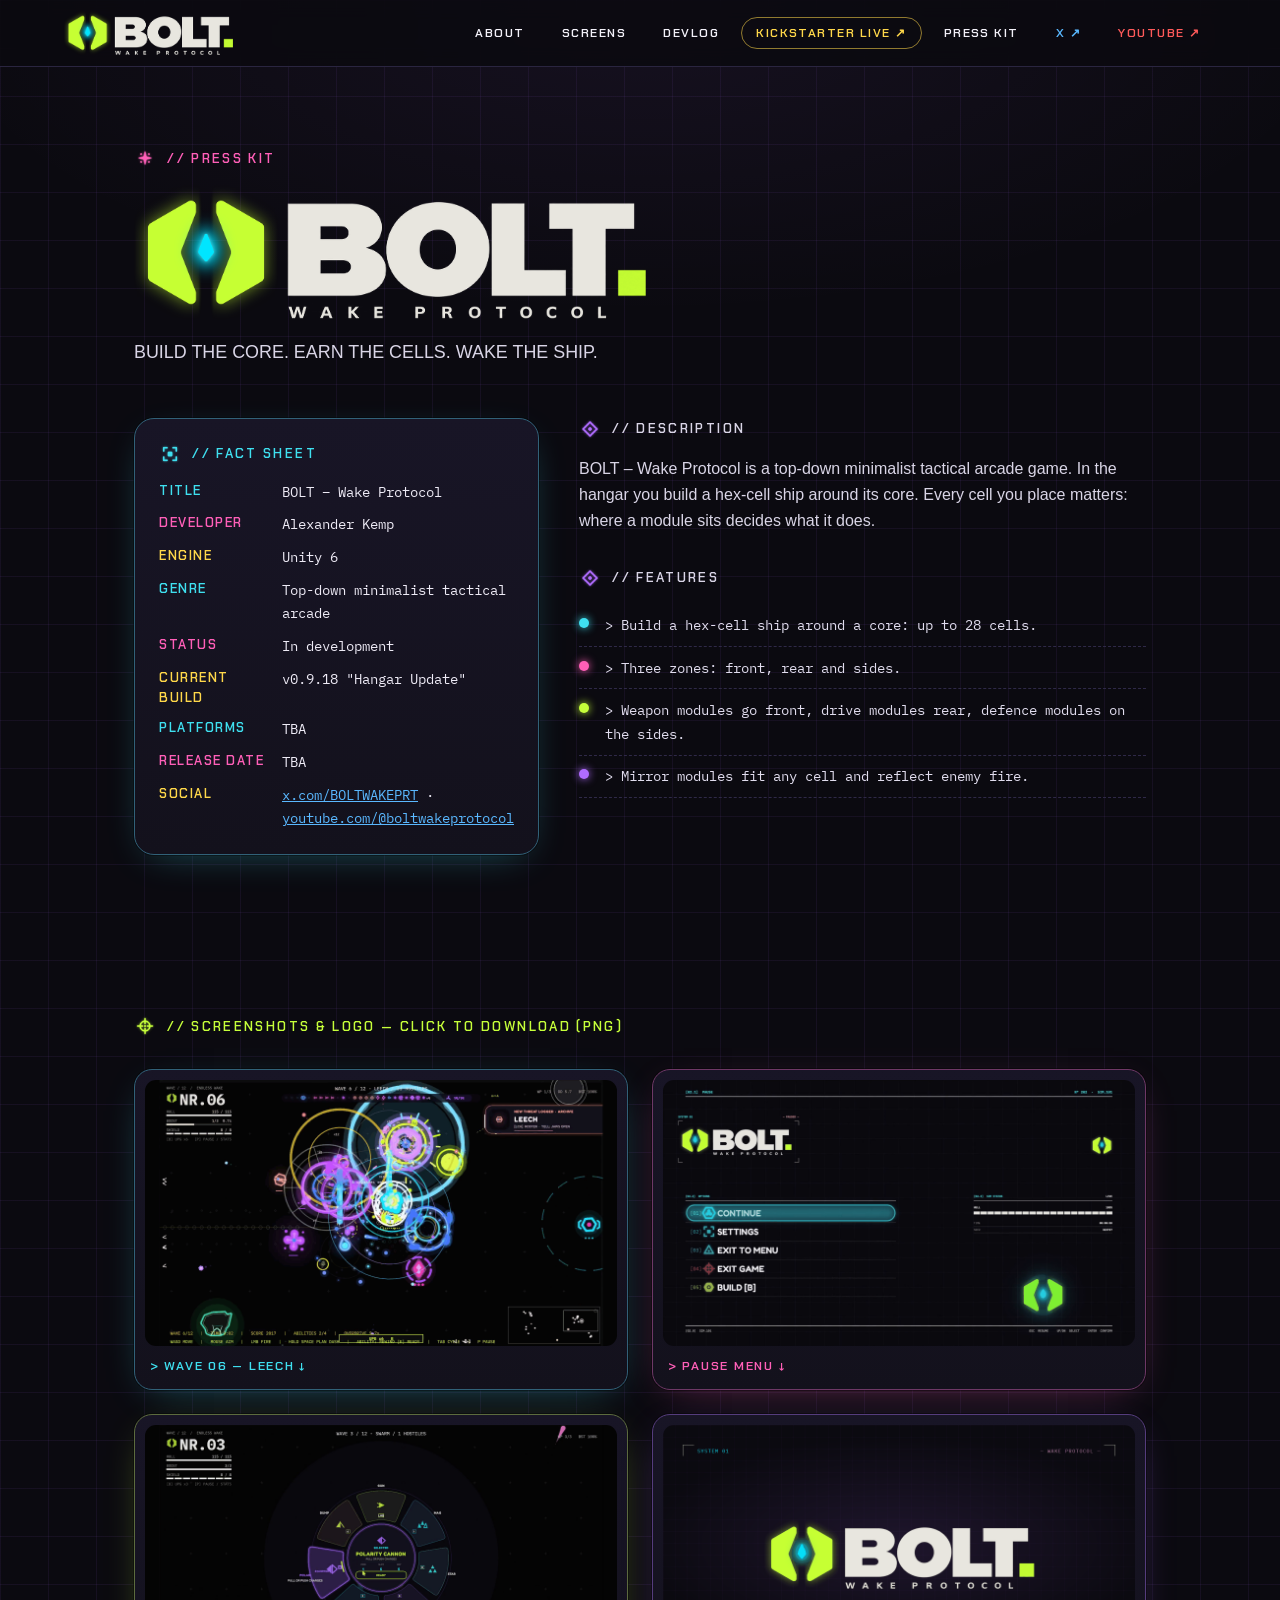
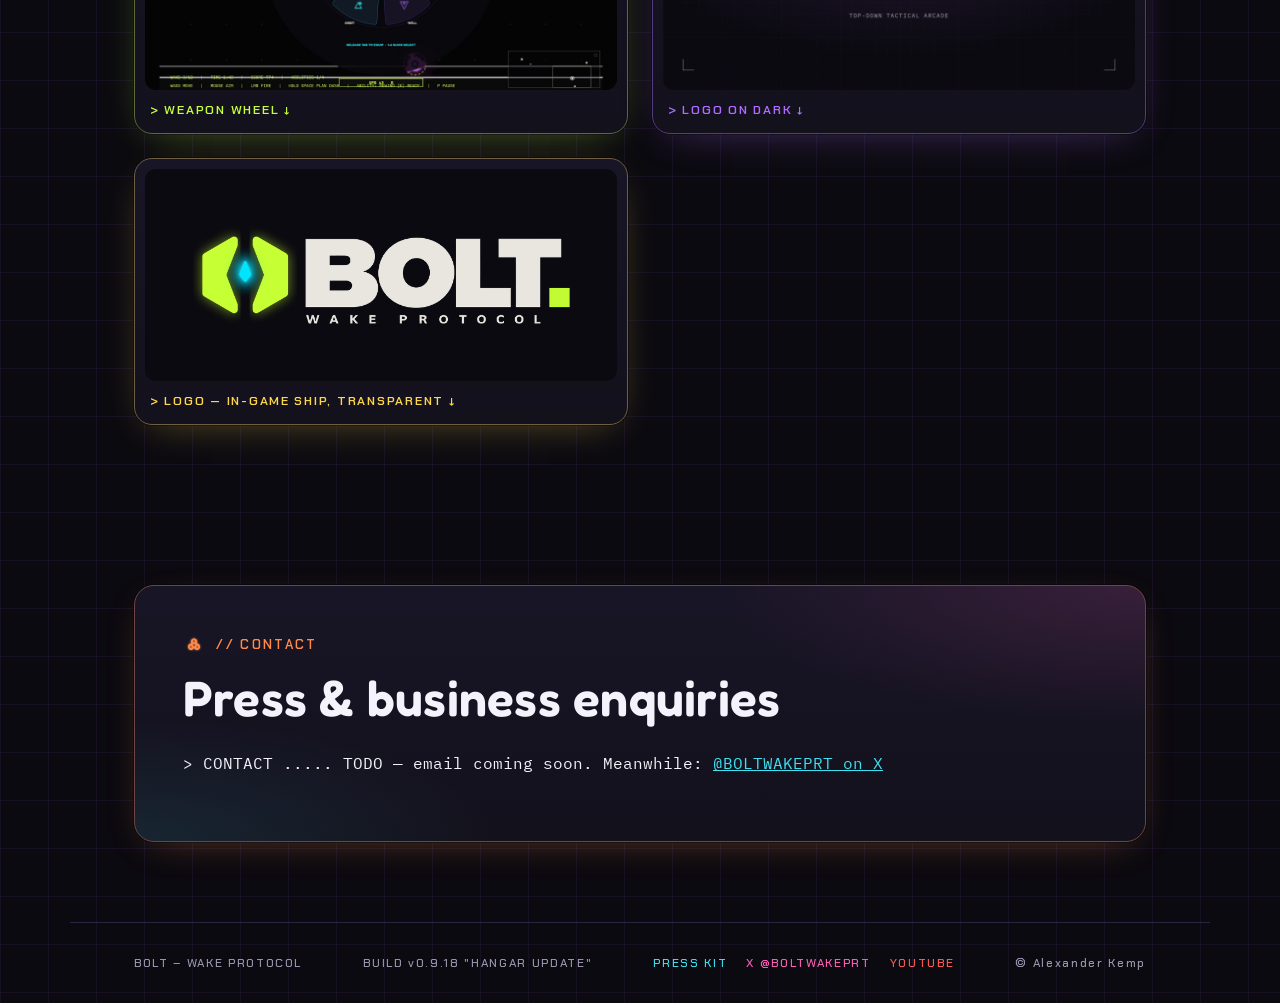
==== commit e8f97953: "Add files via upload" ====
--- a/presskit.html
+++ b/presskit.html
@@ -51,10 +51,10 @@
 <section class="wrap pk-section">
  <p class="mono label">// SCREENSHOTS &amp; LOGO — CLICK TO DOWNLOAD (PNG)</p>
  <div class="gallery pk-dl">
-  <figure class="frame"><a href="img/hangar.png" download="bolt-hangar.png"><img src="img/hangar.png" alt="Hangar hull assembly" loading="lazy"></a><figcaption class="mono">&gt; HANGAR — HULL ASSEMBLY ↓</figcaption></figure>
-  <figure class="frame"><a href="img/menu.png" download="bolt-main-menu.png"><img src="img/menu.png" alt="Main menu" loading="lazy"></a><figcaption class="mono">&gt; MAIN MENU ↓</figcaption></figure>
-  <figure class="frame"><a href="img/boot.png" download="bolt-core-boot.png"><img src="img/boot.png" alt="Core boot loading screen" loading="lazy"></a><figcaption class="mono">&gt; CORE BOOT ↓</figcaption></figure>
-  <figure class="frame"><a href="img/logo.png" download="bolt-logo-lime.png"><img src="img/logo.png" alt="BOLT – Wake Protocol logo on lime" loading="lazy"></a><figcaption class="mono">&gt; LOGO ON LIME ↓</figcaption></figure>
+  <figure class="frame"><a href="img/hangar.png" download="bolt-wave6-leech.png"><img src="img/hangar.png" alt="Wave 6 — Leech swarm, new threat logged" loading="lazy"></a><figcaption class="mono">&gt; WAVE 06 — LEECH ↓</figcaption></figure>
+  <figure class="frame"><a href="img/menu.png" download="bolt-pause-menu.png"><img src="img/menu.png" alt="Pause menu" loading="lazy"></a><figcaption class="mono">&gt; PAUSE MENU ↓</figcaption></figure>
+  <figure class="frame"><a href="img/boot.png" download="bolt-weapon-wheel.png"><img src="img/boot.png" alt="Weapon wheel — Polarity Cannon" loading="lazy"></a><figcaption class="mono">&gt; WEAPON WHEEL ↓</figcaption></figure>
+  <figure class="frame"><a href="img/logo.png" download="bolt-logo-dark.png"><img src="img/logo.png" alt="BOLT – Wake Protocol logo on dark" loading="lazy"></a><figcaption class="mono">&gt; LOGO ON DARK ↓</figcaption></figure>
   <figure class="frame pk-logo-dl"><a href="assets/brand/logo/bolt-logo.png" download="bolt-wake-protocol-logo.png"><img src="assets/brand/logo/bolt-logo.png" alt="BOLT – Wake Protocol logo with the in-game ship, transparent" loading="lazy"></a><figcaption class="mono">&gt; LOGO — IN-GAME SHIP, TRANSPARENT ↓</figcaption></figure>
  </div>
 </section>
